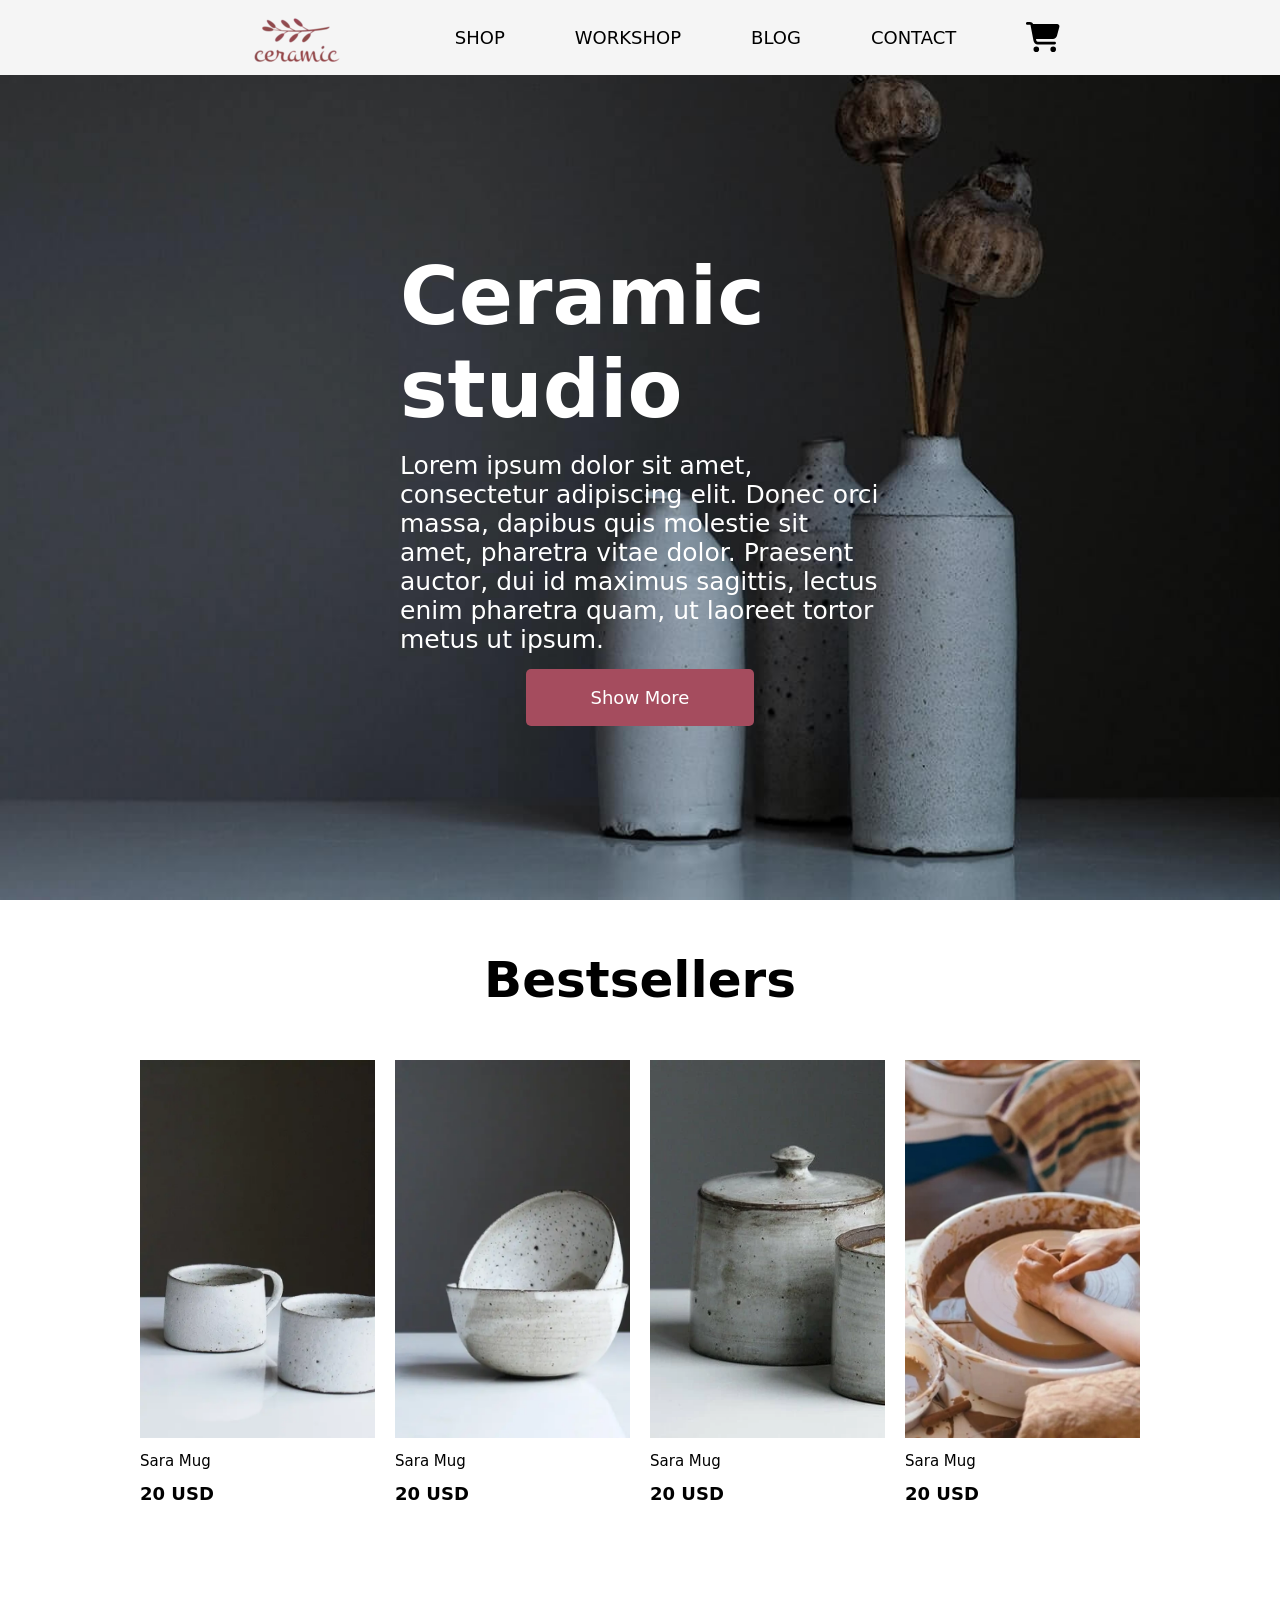
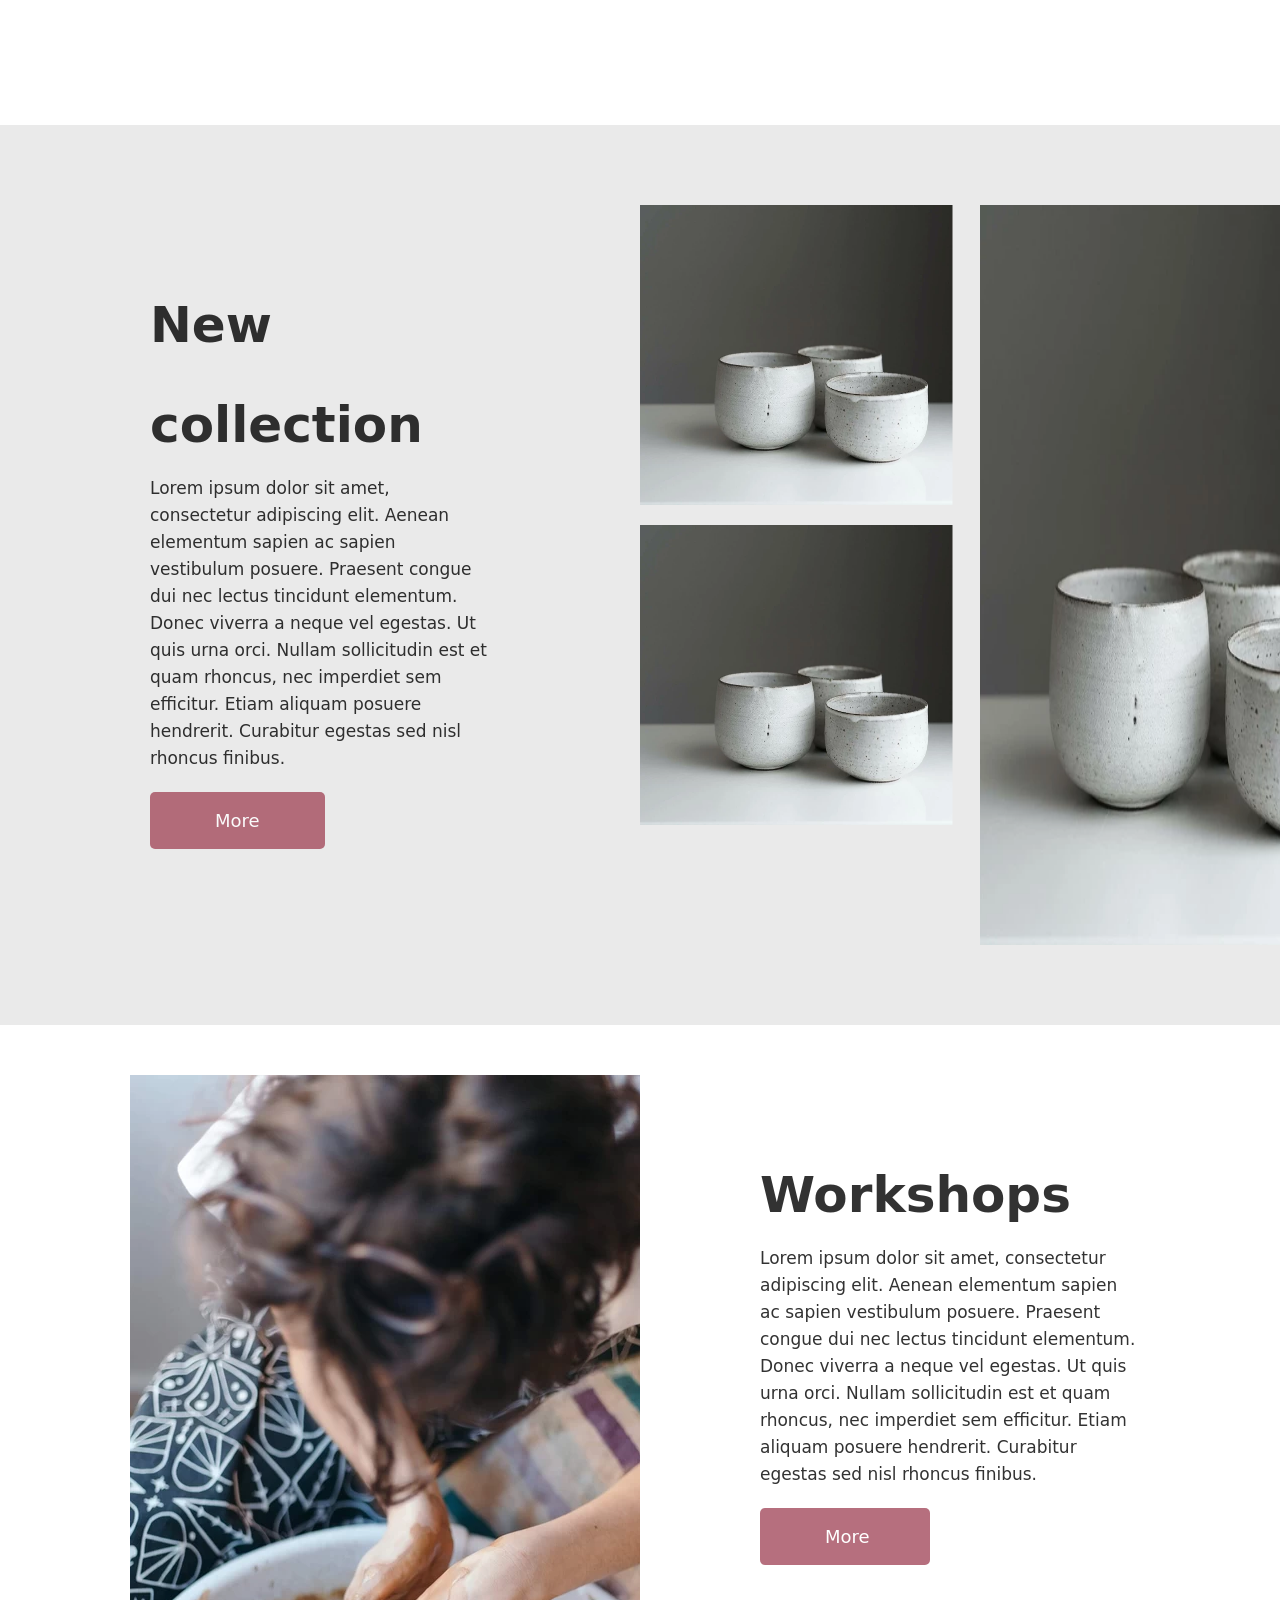
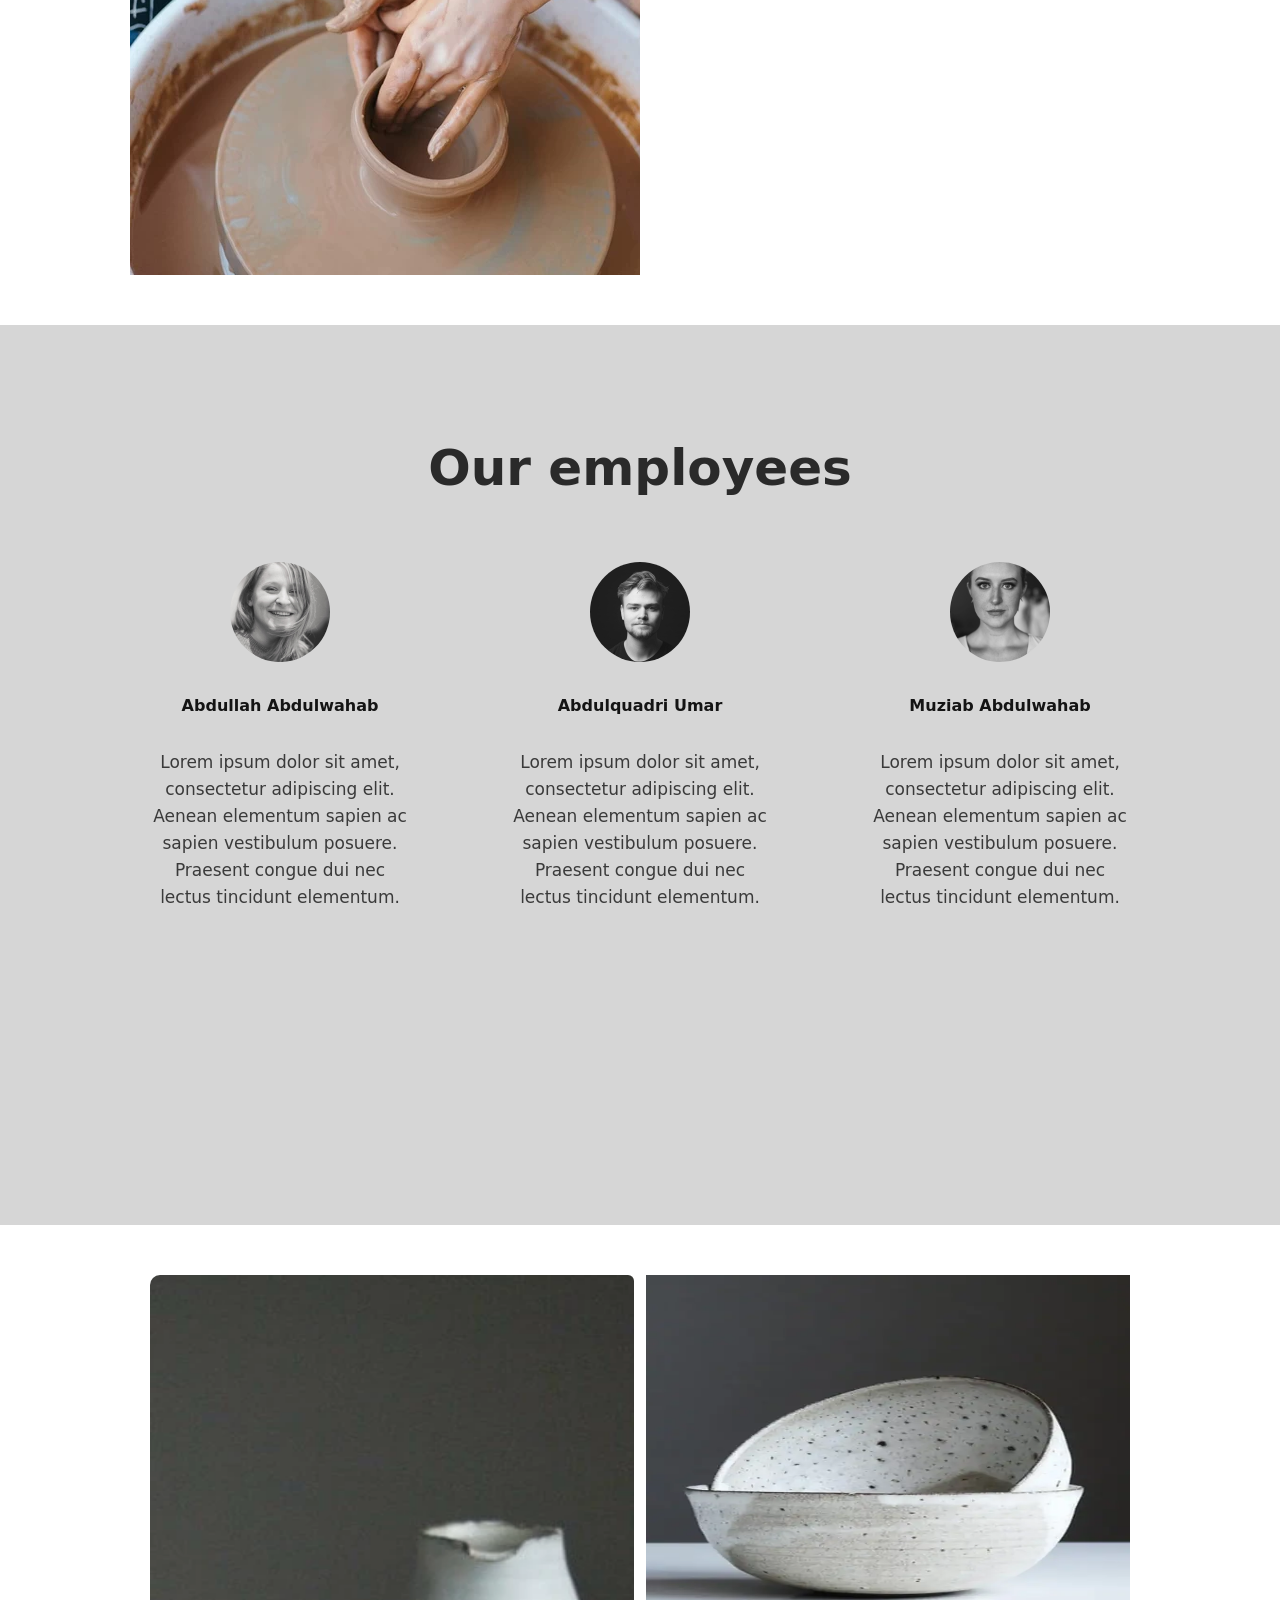
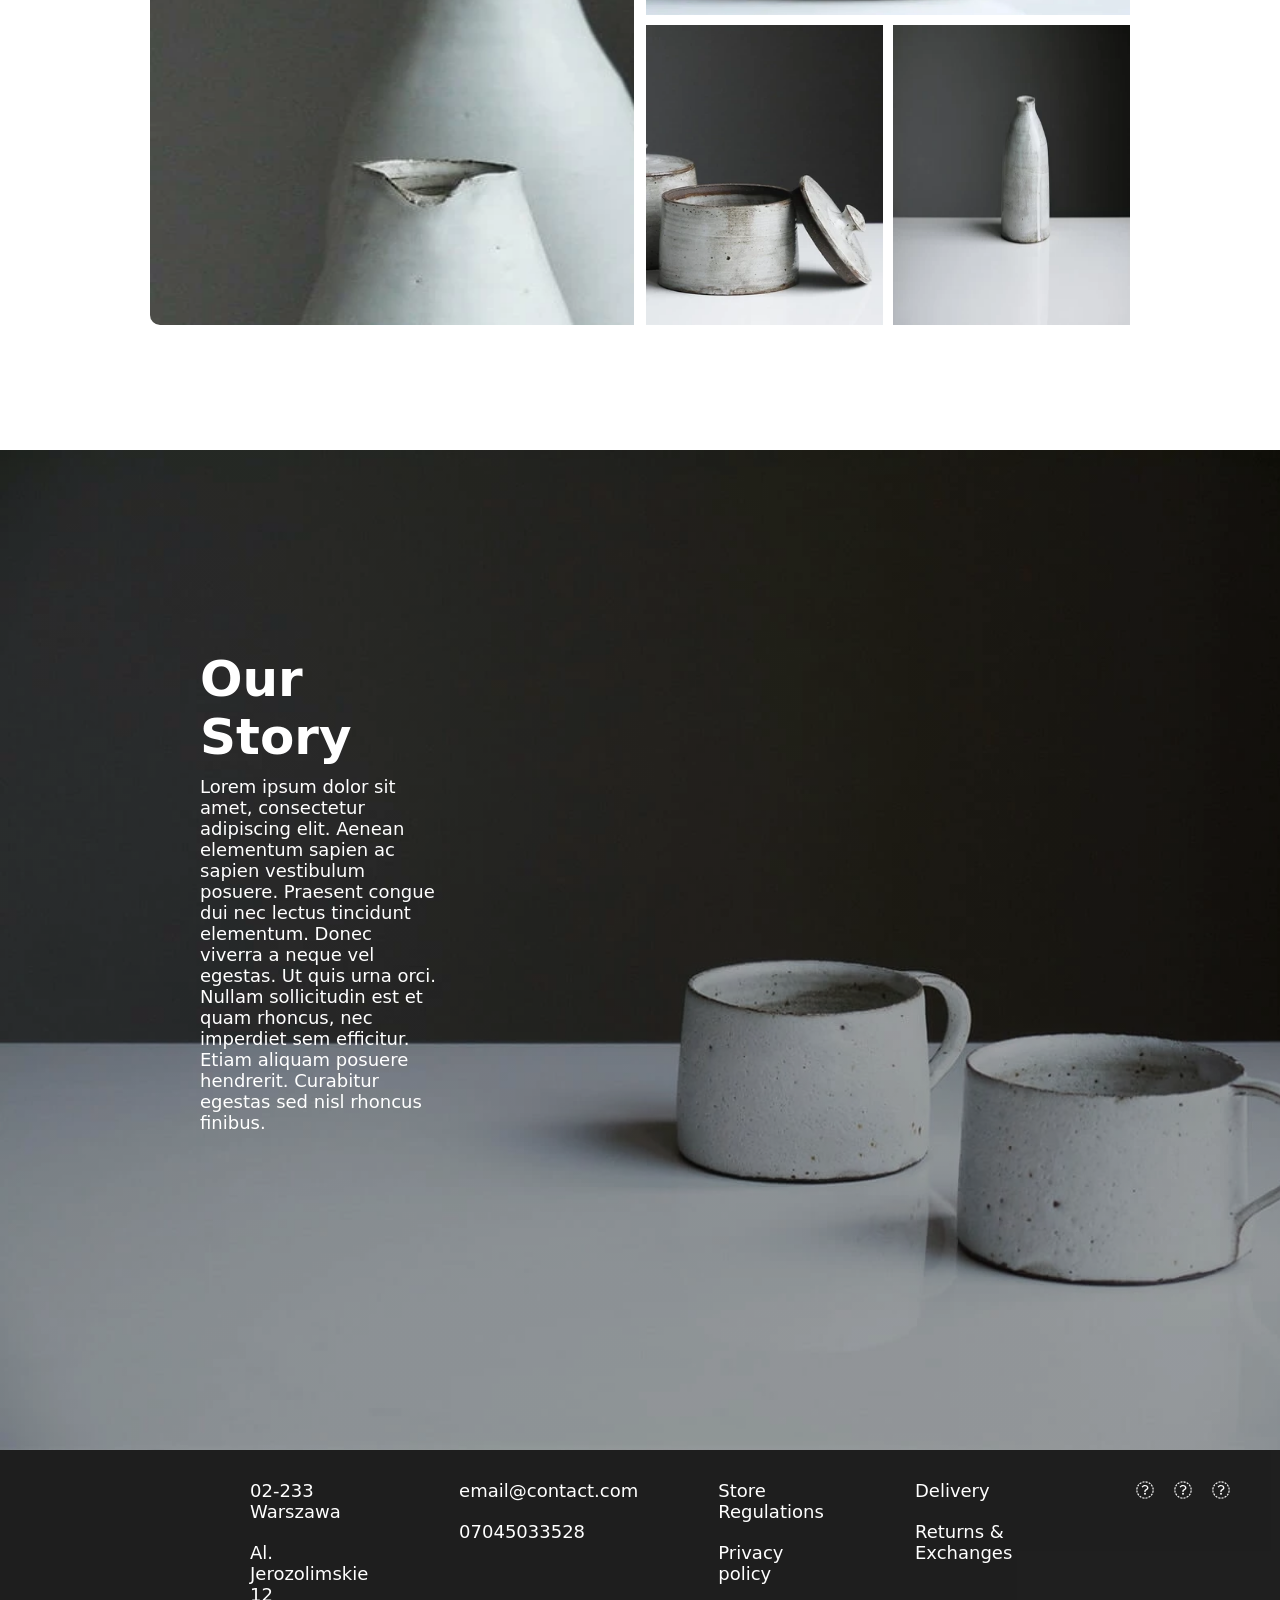
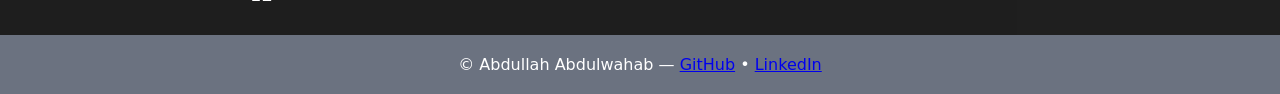
==== index.html @ 1e0af601 "Initial commit" ====
<!DOCTYPE html>
<html lang="en">
<head>
    <meta charset="UTF-8">
    <meta name="viewport" content="width=device-width, initial-scale=1.0">
    <title>Document</title>
    <link rel="stylesheet" href="./fontawesome-free-6.6.0-web/css/all.min.css">
    <link rel="stylesheet" href="style.css">
    <link rel="stylesheet" href="./fontawesome-free-6.6.0-web/css/brands.css">
    <link rel="stylesheet" href="./fontawesome-free-6.6.0-web/css/all.css">
</head>
<body>
    <header id="nav">
        <div class="left-nav">
            <img src="./images/logo.webp" alt="">
        </div>
        <div class="right-nav">
            <a href="./shop.html">SHOP</a>
            <a href="./workshop.html">WORKSHOP</a>
            <a href="./blog.html">BLOG</a>
            <a href="./contact.html">CONTACT</a>
            <a href="#"><i class="fa fa-cart-shopping ff"></i></a>
        </div>
    </header>
    <div class="section main">
            <h1>Ceramic studio</h1>
        <p>Lorem ipsum dolor sit amet, consectetur adipiscing elit. Donec orci massa, dapibus quis molestie sit amet, pharetra vitae dolor. Praesent auctor, dui id maximus sagittis, lectus enim pharetra quam, ut laoreet tortor metus ut ipsum.</p>
        <button type="button" class="button">Show More</button>
    </div>

    

    <div class="section">
        <h2 class="section2-header">Bestsellers</h2>
        <div class="container-hor">
            <div class="shopContain">
                <a href="#"><img src="./images/product_3.webp" alt=""></a>
                <p class="productName">Sara Mug</p>
                <p class="productPrice">20 USD</p>
            </div>
            <div class="shopContain">
                <a href="#"><img src="./images/product_6.webp" alt=""></a>
                <p class="productName">Sara Mug</h4>
                <p class="productPrice">20 USD</p>
            </div>
            <div class="shopContain">
                <a href="#"><img src="./images/product_4C.webp" alt=""></a>
                <p class="productName">Sara Mug</p>
                <p class="productPrice">20 USD</p>
            </div>
            <div class="shopContain">
                <a href="#"><img src="./images/Screenshot_3-11-2025_181340_templates.webwave.me.jpeg" alt=""></a>
                <p class="productName">Sara Mug</p>
                <p class="productPrice">20 USD</p>
            </div>
        </div>

    </div>
    <div class="section main-2">
        <div class="left">
            <h2>New collection</h2>
            <p>Lorem ipsum dolor sit amet, consectetur adipiscing elit. Aenean elementum sapien ac sapien vestibulum posuere. Praesent congue dui nec lectus tincidunt elementum. Donec viverra a neque vel egestas. Ut quis urna orci. Nullam sollicitudin est et quam rhoncus, nec imperdiet sem efficitur. Etiam aliquam posuere hendrerit. Curabitur egestas sed nisl rhoncus finibus.</p>
            <button type="button" class="button">More</button>

        </div>
        <div class="right">
            <div class="left-2">
                <img src="./images/ceramics_2.webp" alt="">
                <img src="./images/ceramics_2.webp" alt="">
            </div>
            <div class="right-2">
                <img src="./images/ceramics_2.webp" alt="">
            </div>
        </div>
        
    </div>
    <div class="section main-3">
        <div class="left">
            <img src="./images/Workshop_4.webp" alt="">
        </div>
        <div class="right">
            <h2>Workshops</h2>
            <p>Lorem ipsum dolor sit amet, consectetur adipiscing elit. Aenean elementum sapien ac sapien vestibulum posuere. Praesent congue dui nec lectus tincidunt elementum. Donec viverra a neque vel egestas. Ut quis urna orci. Nullam sollicitudin est et quam rhoncus, nec imperdiet sem efficitur. Etiam aliquam posuere hendrerit. Curabitur egestas sed nisl rhoncus finibus.</p>
            <button type="button" class="button" >More</button>
        </div>
    </div>
    <div class="section main-4">
        <h2>Our employees</h2>
        <div class="sub-contain">
            <div class="sub-third">
                <img src="./images/employee1.webp" alt="">
                <h4>Abdullah Abdulwahab</h4>
                <p>Lorem ipsum dolor sit amet, consectetur adipiscing elit. Aenean elementum sapien ac sapien vestibulum posuere. Praesent congue dui nec lectus tincidunt elementum.</p>
            </div>
            <div class="sub-third">
                <img src="./images/employee2.webp" alt="">
                <h4>Abdulquadri Umar</h4>
                <p>Lorem ipsum dolor sit amet, consectetur adipiscing elit. Aenean elementum sapien ac sapien vestibulum posuere. Praesent congue dui nec lectus tincidunt elementum.</p>
            </div>
            <div class="sub-third">
                <img src="./images/employee3.webp" alt="">
                <h4>Muziab Abdulwahab</h4>
                <p>Lorem ipsum dolor sit amet, consectetur adipiscing elit. Aenean elementum sapien ac sapien vestibulum posuere. Praesent congue dui nec lectus tincidunt elementum.</p>
            </div>
        </div>
    </div>
    <!-- Collage section: large image left, three images on the right -->
    <div class="section collage">
            <div class="gallery-left">
                <img src="./images/product_2A.webp" alt="large ceramic">
            </div>
            <div class="gallery-right">
                <div class="gallery-top">
                    <img src="./images/product_6.webp" alt="bowl">
                </div>
                <div class="gallery-bottom">
                    <div class="bottom-item">
                        <img src="./images/product_4A.webp" alt="jars">
                    </div>
                    <div class="bottom-item">
                        <img src="./images/product_5.webp" alt="vase">
                    </div>
                </div>
            </div>
    </div>
    <div class="story">
        <div class="section OurStory">
        <div class="left">
            <h2>Our Story</h2>
            <p>Lorem ipsum dolor sit amet, consectetur adipiscing elit. Aenean elementum sapien ac sapien vestibulum posuere. Praesent congue dui nec lectus tincidunt elementum. Donec viverra a neque vel egestas. Ut quis urna orci. Nullam sollicitudin est et quam rhoncus, nec imperdiet sem efficitur. Etiam aliquam posuere hendrerit. Curabitur egestas sed nisl rhoncus finibus.</p>
        </div>
    </div>
    </div>
    <div class="footer">
        <div class="sub-foot">
            <p>02-233 Warszawa</p>
            <p>Al. Jerozolimskie 12</p>
        </div>
        <div class="sub-foot">
            <a href="#">email@contact.com</a>
            <a href="#">07045033528</a>
        </div>
        <div class="sub-foot">
            <a href="#">Store Regulations</a>
            <a href="#">Privacy policy</a>
        </div>
        <div class="sub-foot">
            <a href="#">Delivery</a>
            <a href="#">Returns & Exchanges</a>
        </div>
        <div class="sub-foot">
            <a href="#"><i class="fa fa-facebook-square"></i></a>
            <a href="#"><i class="fa fa-x-twitter"></i></a>
            <a href="#"><i class="fa fa-instagram"></i></a>
        </div>

    </div>
    <footer class="site-footer">
      <div class="container">
        <p>© <span id="year"></span> Abdullah Abdulwahab — <a href="#">GitHub</a> • <a href="#">LinkedIn</a></p>
      </div>
    </footer>
    <script src="./fontawesome-free-6.6.0-web/js/all.min.js"></script>
    <script src="./fontawesome-free-6.6.0-web/js/all.js"></script>
</body>
</html>
---- style.css ----
* {
    padding: 0;
    margin: 0;
    box-sizing: border-box;
    font-family: ui-sans-serif, system-ui, sans-serif, "Apple Color Emoji",
        "Segoe UI Emoji", "Segoe UI Symbol", "Noto Color Emoji";
}

/* ensure full-height calculations using viewport units work predictably */
html,
body {
    height: 100%;
}

header#nav {
    width: 100%;
    background-color: whitesmoke;
    box-shadow: 1px 2px 4px rgba(0, 0, 0, .5);
    display: flex;
    height: 75px;
    align-items: center;
    justify-content: space-between;
    padding: 0px 200px;
}

header#nav .left-nav {
    margin: auto 0;
    overflow: hidden;
    justify-content: center;
    align-items: center;
    transform: translate(50px,-20px); /* Standard syntax */
}

header#nav .left-nav a{
    width: 80px;
    /* top: 0; */
    height: 80px;

}

header#nav .right-nav {
    margin: auto 0;
    display: flex;
    height: 100%;
    justify-content: center;
    align-items: center;
    gap: 30px;
    font-size: 18px;
    font-weight: 400;
}

header#nav a {
    text-decoration: none;
    /* height: 100%; */
    padding: 20px;
    color: black;
}

header#nav a:hover {
    color: crimson;
}
a.active{
    color: crimson !important;
}

/* <div id="element_219_content" class="content ww_rectangle" style="opacity: 0.15; padding: 0px; border-width: 0px; border-style: solid; border-color: rgb(51, 51, 51); border-radius: 0px; box-shadow: none; background-color: var(--neutral1); background-image: none; filter: none;"></div>  */
.section {
    width: 100%;
    overflow: hidden;
    min-height: calc(100vh - 75px);
}

.main {
    background-image: url(./images/main.webp);
    background-repeat: no-repeat;
    background-attachment: fixed;
    background-size: cover;
    color: white;
    /* Make the main section fill the remaining viewport below the header (header is 75px tall) */
    min-height: calc(100vh - 75px);
    display: flex;
    flex-direction: column;
    justify-content: center;
    /* vertically center content */
    align-items: center;
    /* horizontally center content */
    padding: 0px 400px;

    /* match header horizontal padding so content aligns */
    gap: 15px;
}

.main h1 {
    /* text-align: center; */
    font-size: 80px;

}

.main p {
    font-size: 25px;
}

.button {
    padding: 18px 65px;
    border-radius: 5px;
    background-color: rgb(165, 76, 94);
    border: 0;
    font-size: 18px;
    color: white;
}

.button:hover {
    background-color: rgba(165, 76, 94, 0.9);
}

.section2-header {
    text-align: center;
    font-size: 50px;
    margin: 50px 0;
    line-height: 60px;
}

.container-hor {
    display: flex;
    margin: auto;
    padding: 0 130px;
    justify-content: space-between;
    flex-direction: row;
    width: 100%;
    overflow: hidden;
}

.shopContain {
    display: flex;
    width: 25%;
    flex-direction: column;
    gap: 10px;
    margin: auto 10px;
    cursor: pointer;
    font-family: "Kumbh Sans 400 normal";
    overflow: hidden;
}

.shopContain img {
    width: 288px;
    height: 378px;
    overflow: hidden;
}

.shopContain img:hover {
    transform: scale(1.05);
    overflow: hidden;
    transition: transform .25s ease-out 0s;


}

.shopContain .productName {
    font-weight: 90px;
    font-size: 15px;
}

.shopContain .productPrice {
    font-size: 18px;
    line-height: 27px;
    text-align: left;
    font-weight: 600;
}

.main-2 {
    background-color: rgba(51, 51, 51, 0.1);
    display: flex;
    flex-direction: row;
    font-family: "Kumbh Sans 400 normal";
    height: 100%;

}

.main-2 .left {
    width: 50%;
    padding: 150px 150px;
    opacity: 0.8;
}

.main-2 .left h2 {
    font-size: 50px;
    line-height: 100px;
}

.main-2 .left p {
    font-size: 17px;
    line-height: 27px;
    margin-bottom: 20px;
}

.main-2 .left-2 {
    display: flex;
    flex-direction: column;
    gap: 20px;
}

.main-2 .right img {
    width: 250px;
    height: 300px;
    transform: scaleX(1.5);
    overflow: hidden;
}

.main-2 .right img:nth-child(2) {
    transform: scaleX(1.5);
}

.main-2 .right-2 img {
    height: 100%;
    transform: matrix(2, 0, 0, 1, 0, 0);

    width: 100%;

}

.main-2 .right {
    width: 50%;
    margin: 80px 0;
    gap: 90px;
    float: right;
    display: flex;
    overflow: hidden;
    flex-direction: row;
}

.main-2 .right-2 {
    height: 100%;
    overflow: hidden;
    float: right;
    width: 350px;
}

.main-3 {
    display: flex;
    flex-direction: row;
    font-family: "Kumbh Sans 400 normal";
    height: 100%;
    padding: 50px 130px;
    overflow: hidden;
}

.main-3 .left {
    width: 50%;
    float: left;
    overflow: hidden;
}

.main-3 img {
    /* height: 100%;
    width: 100%; */
    width: 600px;
    height: 900px;
    /* transform: scale(1.5); */
}

.main-3 .right {
    width: 50%;
    padding: 70px 12px 0 120px;
    opacity: 0.8;
    float: right;
    overflow: hidden;
}
.main-3 button{
    width: 45%;
}

.main-3 .right h2 {
    font-size: 50px;
    line-height: 100px;
}

.main-3 .right p {
    font-size: 17px;
    line-height: 27px;
    margin-bottom: 20px;
}

.main-4 {
    background-color: rgba(51, 51, 51, 0.2);
    height: 100%;
    display: flex;
    font-family: "Kumbh Sans 400 normal";
    flex-direction: column;
    padding: 130px 150px 0px 150px;
    gap: 80px;
    line-height: 27px;
}

.main-4 h2 {
    font-size: 50px;
    text-align: center;
    opacity: 0.8;
    opacity: 0.8;
}

.main-4 p {
    font-size: 17px;
    opacity: 0.8;
    text-align: center;
}

.main-4 .sub-contain {
    display: flex;
    flex-direction: row;
    justify-content: space-around;
    width: 100%;
    gap: 100px;
}

.main-4 h3 {
    font-size: 30px;
    font-weight: 300;
}

.main-4 .sub-contain .sub-third {
    /* width: 30px; */
    display: flex;
    flex-direction: column;
    align-items: center;
    font-family: "Kumbh Sans 400 normal";
    opacity: 0.9;
    word-wrap: break-word;
    gap: 30px;
    /* overflow: hidden; */
}

.main-4 .sub-contain .sub-third img {
    width: 100px;
    height: 100px;
    object-fit: cover;
    /* transform: scale(1.5); */
    border-radius: 50%;
    overflow: hidden;

}

.left {
    width: 50%;
    height: 100%;
    overflow: hidden;
    float: left;
}

.right {
    display: flex;
    flex-direction: column;
    float: right;
    /* gap: 20px; */
    width: 50%;
}

.right img {
    width: 100%;
    height: 60%;
    overflow: hidden;
}

/* .main-text{
    text-align: center;
  position: absolute;
  top: 50%;
  left: 50%;
  transform: translate(-50%, -50%);
} */

/* Collage / gallery styles */
.collage {
    display: flex;
    flex-direction: row;
    gap: 12px;
    /* max-height: 600px; */
    padding: 50px 150px 0 150px;
}

.gallery-left {
    width: 50%;
    float: left;
    height: 700px;
    overflow: hidden;
    border-radius: 6px;
    float: left;
}

.gallery-left img {
    border-radius: 10px 0px 0px 10px;
    width: 700px;
    height: 650px;
    object-fit: fill;
    display: block;
}

.gallery-right {
    height: 700px;
    width: 50%;
    display: flex;
    flex-direction: column;
    gap: 10px;
}

.gallery-top {
    height: 340px;
    width: 100%;
    overflow: hidden;
}

.gallery-top img {
    border-radius: 10px 10px 0px 0px;
    height: 340px;
    object-fit: fill;
    width: 100%;
    transform: scale(1.3);
}

.gallery-bottom {
    height: 300px;
    width: 100%;
    gap: 10px;
    display: flex;
}

.bottom-item {
    height: 300px;
    width: 100%;
}

.bottom-item img {
    height: 300px;
    object-fit: fill;
    width: 100%;
}

.OurStory {
    background-image: url(./images/history.webp);
    background-repeat: no-repeat;
    background-color: black;
    background-clip: padding-box;
    background-image: linear-gradient(rgba(0,0,0,0.35), rgba(0,0,0,0.35)),url(./images/history.webp);
    background-color: rgba(0,0,0,0.35);

    /* background-attachment: fixed; */
    background-position-y: top;
    /* width: 2057px; */
    height: 1000px;
    font-family: Arial, sans-serif;
    overflow: clip;

    background-size: cover;
    color: white;
    /* Make the main section fill the remaining viewport below the header (header is 75px tall) */
    min-height: calc(105vh - 75px);
    display: flex;
    flex-direction: column;
    justify-content: center;
    /* vertically center content */
    /*align-items:center;*/
    /* horizontally center content */
    padding: 200px 100px;
    gap: 15px;
}

.ff {
    color: ceramic;
    font-size: 30px;
}

.OurStory h2 {
    font-size: 50px;
}

.OurStory .left {
    max-width: 800px;
    padding: 0px 200px 100px 100px;
}

.OurStory p {
    font-size: 18px;
    max-width: 800px;
    margin-top: 10px;
}

.footer {
    background-color: black;
    opacity: 0.88;
    color: white;
    padding: 30px 50px 30px 250px;
    display: flex;
    gap: 80px;
    font-size: 18px;
}

.sub-foot {
    display: flex;
    flex-direction: column;
    gap: 20px;
}

.sub-foot a {
    color: white;
    text-decoration: none;
}

.sub-foot:last-of-type {
    flex-direction: row;
}

.site-footer {
    background-color: #6b7280;
    padding: 20px 0;
    text-align: center;
    color: #fff;
}

/* ========== MOBILE RESPONSIVENESS ========== */

/* Tablet and small screens (max-width: 768px) */
@media (max-width: 768px) {
    header#nav {
        padding: 0px 20px;
        height: auto;
        flex-wrap: wrap;
        justify-content: center;
    }

    header#nav .left-nav {
        transform: translate(0px, 0px);
        width: 100%;
        margin-bottom: 8px;
        text-align: center;
    }

    header#nav .left-nav img {
        height: 45px;
        max-width: 120px;
    }

    header#nav .right-nav {
        width: 100%;
        gap: 12px;
        font-size: 13px;
        justify-content: center;
        padding: 8px 0;
        flex-wrap: wrap;
    }

    header#nav a {
        padding: 8px 12px;
        font-size: 12px;
    }

    .section {
        min-height: auto;
        overflow: visible;
    }

    .main {
        padding: 20px 30px;
        min-height: calc(100vh - 100px);
        gap: 12px;
    }

    .main h1 {
        font-size: 44px;
        line-height: 52px;
    }

    .main p {
        font-size: 16px;
        line-height: 24px;
        max-width: 100%;
    }

    .button {
        padding: 12px 32px;
        font-size: 15px;
    }

    .section2-header {
        font-size: 32px;
        margin: 25px 0;
        line-height: 40px;
    }

    .container-hor {
        padding: 0 20px;
        flex-direction: row;
        flex-wrap: wrap;
        gap: 15px;
    }

    .shopContain {
        width: calc(50% - 8px);
        margin: 0;
        gap: 8px;
    }

    .shopContain img {
        width: 100%;
        height: auto;
        max-height: 280px;
        object-fit: cover;
    }

    .shopContain .productName {
        font-size: 14px;
    }

    .shopContain .productPrice {
        font-size: 16px;
    }

    .main-2 {
        flex-direction: column;
        padding: 40px 20px;
        background-color: rgba(51, 51, 51, 0.1);
    }

    .main-2 .left {
        width: 100%;
        padding: 20px 0;
        margin-bottom: 20px;
        opacity: 1;
    }

    .main-2 .left h2 {
        font-size: 36px;
        line-height: 50px;
        margin-bottom: 15px;
    }

    .main-2 .left p {
        font-size: 15px;
        line-height: 24px;
        margin-bottom: 15px;
        color: #333;
    }

    .main-2 .left .button {
        padding: 12px 32px;
        font-size: 15px;
    }

    .main-2 .right {
        width: 100%;
        padding: 0;
        flex-direction: column;
        gap: 15px;
        margin: 0;
        overflow: visible;
    }

    .main-2 .left-2 {
        display: flex;
        flex-direction: column;
        gap: 12px;
        overflow: visible;
    }

    .main-2 .left-2 img {
        width: 100%;
        height: auto;
        transform: none;
        max-height: 250px;
        object-fit: cover;
        overflow: visible;
    }

    .main-2 .right-2 {
        width: 100%;
        height: auto;
        overflow: visible;
    }

    .main-2 .right-2 img {
        width: 100%;
        height: auto;
        transform: none;
        max-height: 250px;
        object-fit: cover;
        overflow: visible;
    }

    .main-2 .right img {
        width: 100%;
        height: auto;
        transform: none;
        max-height: 250px;
        object-fit: cover;
        overflow: visible;
    }

    .main-2 .right img:nth-child(2) {
        transform: none;
    }

    .footer {
        padding: 20px;
        flex-direction: column;
        gap: 15px;
    }

    .sub-foot {
        width: 100%;
        justify-content: center;
    }
}

/* Mobile screens (max-width: 480px) */
@media (max-width: 480px) {
    header#nav {
        padding: 0px 12px;
        height: auto;
        flex-direction: column;
        align-items: center;
    }

    header#nav .left-nav {
        width: 100%;
        margin-bottom: 8px;
        text-align: center;
        transform: none;
    }

    header#nav .left-nav img {
        height: 35px;
        max-width: 100px;
    }

    header#nav .right-nav {
        width: 100%;
        gap: 8px;
        font-size: 11px;
        padding: 8px 0;
        flex-wrap: wrap;
        justify-content: center;
    }

    header#nav a {
        padding: 6px 8px;
        font-size: 11px;
    }

    .section {
        min-height: auto;
        overflow: visible;
    }

    .main {
        padding: 15px 15px;
        min-height: calc(100vh - 80px);
        gap: 8px;
    }

    .main h1 {
        font-size: 28px;
        line-height: 36px;
    }

    .main p {
        font-size: 13px;
        line-height: 20px;
        max-width: 100%;
    }

    .button {
        padding: 10px 24px;
        font-size: 13px;
        margin-top: 5px;
    }

    .section2-header {
        font-size: 22px;
        margin: 15px 0;
        line-height: 28px;
    }

    .container-hor {
        padding: 0 10px;
        flex-direction: column;
        gap: 12px;
    }

    .shopContain {
        width: 100%;
        margin: 0;
        gap: 6px;
    }

    .shopContain img {
        width: 100%;
        height: auto;
        max-height: 240px;
        object-fit: cover;
    }

    .shopContain .productName {
        font-size: 13px;
    }

    .shopContain .productPrice {
        font-size: 15px;
    }

    .main-2 {
        flex-direction: column;
        padding: 20px 12px;
        gap: 15px;
        background-color: rgba(51, 51, 51, 0.1);
    }

    .main-2 .left {
        width: 100%;
        padding: 15px 0;
        margin-bottom: 0;
        opacity: 1;
    }

    .main-2 .left h2 {
        font-size: 26px;
        line-height: 36px;
        margin-bottom: 12px;
    }

    .main-2 .left p {
        font-size: 13px;
        line-height: 20px;
        margin-bottom: 12px;
        color: #333;
    }

    .main-2 .left .button {
        padding: 10px 24px;
        font-size: 13px;
    }

    .main-2 .right {
        width: 100%;
        padding: 0;
        flex-direction: column;
        gap: 12px;
        margin: 0;
        overflow: visible;
    }

    .main-2 .left-2 {
        display: flex;
        flex-direction: column;
        gap: 10px;
        overflow: visible;
    }

    .main-2 .left-2 img {
        width: 100%;
        height: auto;
        transform: none;
        max-height: 220px;
        object-fit: cover;
        overflow: visible;
    }

    .main-2 .right-2 {
        width: 100%;
        height: auto;
        overflow: visible;
    }

    .main-2 .right-2 img {
        width: 100%;
        height: auto;
        transform: none;
        max-height: 220px;
        object-fit: cover;
        overflow: visible;
    }

    .main-2 .right img {
        width: 100%;
        height: auto;
        transform: none;
        max-height: 220px;
        object-fit: cover;
        overflow: visible;
    }

    .main-2 .right img:nth-child(2) {
        transform: none;
    }

    .footer {
        padding: 15px 12px;
        flex-direction: column;
        gap: 12px;
    }

    .sub-foot {
        width: 100%;
        justify-content: center;
        text-align: center;
    }
}

/* .collage .gallery{
    max-width: 1200px;
    margin: 60px auto;
    display: flex;
    flex-direction: row;
    gap: 24px;
    align-items: stretch;
}

.gallery-right{
    display: flex;
    flex-direction: column;
    float: right;
    gap: 24px;
    height: 100%;
    width: 50%;
}
.gallery-top{
    overflow: hidden;
    border-radius: 6px;
    width: 100%;
}
.gallery-bottom{
    display: flex;
    flex-direction: row;
    gap: 24px;
}
/* .gallery-bottom .bottom-item{
    overflow: hidden;
    border-radius: 6px;
} */
/* .gallery-bottom img{
    width: 100%;
    height: 100%;
    object-fit: cover;
    display: block;
} */

/* Responsive: stack on smaller screens */
/* @media (min-width:300px) {
    .main{
        padding: 0 ;
    }
} */
/* @media (min-width: 1000px) {
    .main{
        padding: 0 00px
    }
    .collage .gallery{
        grid-template-columns: 1fr;
        padding: 0 20px;
        gap: 16px;
    }
    .gallery-bottom{
        grid-template-columns: 1fr 1fr;
        gap: 12px;
    }
}
@media (max-width: 480px) {
    .gallery-bottom{
        grid-template-columns: 1fr;
    } */


/* Extra small phones (390px and below) */
@media (max-width: 400px) {
    .main-2 {
        flex-direction: column;
        padding: 15px 10px;
        gap: 12px;
        background-color: rgba(51, 51, 51, 0.1);
        overflow: visible;
        height: auto;
    }

    .main-2 .left {
        width: 100%;
        height: auto;
        /* background-color: #333; */
        padding: 18px 0;

        margin-bottom: 0;
        opacity: 1;
        overflow: visible;
    }

    .main-2 .left h2 {
        font-size: 24px;
        line-height: 32px;
        margin-bottom: 10px;
        display: block;
        color: #333;
        word-wrap: break-word;
    }

    .main-2 .left p {
        font-size: 12px;
        line-height: 18px;
        margin-bottom: 10px;
        color: #333;
        display: block;
        word-wrap: break-word;
    }

    .main-2 .left .button {
        padding: 8px 20px;
        font-size: 12px;
    }

    .main-2 .right {
        width: 100%;
        padding: 0;
        flex-direction: column;
        gap: 10px;
        margin: 0;
        overflow: visible;
    }

    .main-2 .left-2 {
        display: flex;
        flex-direction: column;
        gap: 8px;
        overflow: visible;
    }

    .main-2 .left-2 img {
        width: 100%;
        height: auto;
        transform: none;
        max-height: 200px;
        object-fit: cover;
        overflow: visible;
        display: block;
    }

    .main-2 .right-2 {
        width: 100%;
        height: auto;
        overflow: visible;
    }

    .main-2 .right-2 img {
        width: 100%;
        height: auto;
        transform: none;
        max-height: 200px;
        object-fit: cover;
        overflow: visible;
        display: block;
    }

    .main-2 .right img {
        width: 100%;
        height: auto;
        transform: none;
        max-height: 200px;
        object-fit: cover;
        overflow: visible;
        display: block;
    }

    .main-2 .right img:nth-child(2) {
        transform: none;
    }
}
---- fontawesome-free-6.6.0-web/css/brands.css ----
/*!
 * Font Awesome Free 6.6.0 by @fontawesome - https://fontawesome.com
 * License - https://fontawesome.com/license/free (Icons: CC BY 4.0, Fonts: SIL OFL 1.1, Code: MIT License)
 * Copyright 2024 Fonticons, Inc.
 */
:root, :host {
  --fa-style-family-brands: 'Font Awesome 6 Brands';
  --fa-font-brands: normal 400 1em/1 'Font Awesome 6 Brands'; }

@font-face {
  font-family: 'Font Awesome 6 Brands';
  font-style: normal;
  font-weight: 400;
  font-display: block;
  src: url("../webfonts/fa-brands-400.woff2") format("woff2"), url("../webfonts/fa-brands-400.ttf") format("truetype"); }

.fab,
.fa-brands {
  font-weight: 400; }

.fa-monero:before {
  content: "\f3d0"; }

.fa-hooli:before {
  content: "\f427"; }

.fa-yelp:before {
  content: "\f1e9"; }

.fa-cc-visa:before {
  content: "\f1f0"; }

.fa-lastfm:before {
  content: "\f202"; }

.fa-shopware:before {
  content: "\f5b5"; }

.fa-creative-commons-nc:before {
  content: "\f4e8"; }

.fa-aws:before {
  content: "\f375"; }

.fa-redhat:before {
  content: "\f7bc"; }

.fa-yoast:before {
  content: "\f2b1"; }

.fa-cloudflare:before {
  content: "\e07d"; }

.fa-ups:before {
  content: "\f7e0"; }

.fa-pixiv:before {
  content: "\e640"; }

.fa-wpexplorer:before {
  content: "\f2de"; }

.fa-dyalog:before {
  content: "\f399"; }

.fa-bity:before {
  content: "\f37a"; }

.fa-stackpath:before {
  content: "\f842"; }

.fa-buysellads:before {
  content: "\f20d"; }

.fa-first-order:before {
  content: "\f2b0"; }

.fa-modx:before {
  content: "\f285"; }

.fa-guilded:before {
  content: "\e07e"; }

.fa-vnv:before {
  content: "\f40b"; }

.fa-square-js:before {
  content: "\f3b9"; }

.fa-js-square:before {
  content: "\f3b9"; }

.fa-microsoft:before {
  content: "\f3ca"; }

.fa-qq:before {
  content: "\f1d6"; }

.fa-orcid:before {
  content: "\f8d2"; }

.fa-java:before {
  content: "\f4e4"; }

.fa-invision:before {
  content: "\f7b0"; }

.fa-creative-commons-pd-alt:before {
  content: "\f4ed"; }

.fa-centercode:before {
  content: "\f380"; }

.fa-glide-g:before {
  content: "\f2a6"; }

.fa-drupal:before {
  content: "\f1a9"; }

.fa-jxl:before {
  content: "\e67b"; }

.fa-dart-lang:before {
  content: "\e693"; }

.fa-hire-a-helper:before {
  content: "\f3b0"; }

.fa-creative-commons-by:before {
  content: "\f4e7"; }

.fa-unity:before {
  content: "\e049"; }

.fa-whmcs:before {
  content: "\f40d"; }

.fa-rocketchat:before {
  content: "\f3e8"; }

.fa-vk:before {
  content: "\f189"; }

.fa-untappd:before {
  content: "\f405"; }

.fa-mailchimp:before {
  content: "\f59e"; }

.fa-css3-alt:before {
  content: "\f38b"; }

.fa-square-reddit:before {
  content: "\f1a2"; }

.fa-reddit-square:before {
  content: "\f1a2"; }

.fa-vimeo-v:before {
  content: "\f27d"; }

.fa-contao:before {
  content: "\f26d"; }

.fa-square-font-awesome:before {
  content: "\e5ad"; }

.fa-deskpro:before {
  content: "\f38f"; }

.fa-brave:before {
  content: "\e63c"; }

.fa-sistrix:before {
  content: "\f3ee"; }

.fa-square-instagram:before {
  content: "\e055"; }

.fa-instagram-square:before {
  content: "\e055"; }

.fa-battle-net:before {
  content: "\f835"; }

.fa-the-red-yeti:before {
  content: "\f69d"; }

.fa-square-hacker-news:before {
  content: "\f3af"; }

.fa-hacker-news-square:before {
  content: "\f3af"; }

.fa-edge:before {
  content: "\f282"; }

.fa-threads:before {
  content: "\e618"; }

.fa-napster:before {
  content: "\f3d2"; }

.fa-square-snapchat:before {
  content: "\f2ad"; }

.fa-snapchat-square:before {
  content: "\f2ad"; }

.fa-google-plus-g:before {
  content: "\f0d5"; }

.fa-artstation:before {
  content: "\f77a"; }

.fa-markdown:before {
  content: "\f60f"; }

.fa-sourcetree:before {
  content: "\f7d3"; }

.fa-google-plus:before {
  content: "\f2b3"; }

.fa-diaspora:before {
  content: "\f791"; }

.fa-foursquare:before {
  content: "\f180"; }

.fa-stack-overflow:before {
  content: "\f16c"; }

.fa-github-alt:before {
  content: "\f113"; }

.fa-phoenix-squadron:before {
  content: "\f511"; }

.fa-pagelines:before {
  content: "\f18c"; }

.fa-algolia:before {
  content: "\f36c"; }

.fa-red-river:before {
  content: "\f3e3"; }

.fa-creative-commons-sa:before {
  content: "\f4ef"; }

.fa-safari:before {
  content: "\f267"; }

.fa-google:before {
  content: "\f1a0"; }

.fa-square-font-awesome-stroke:before {
  content: "\f35c"; }

.fa-font-awesome-alt:before {
  content: "\f35c"; }

.fa-atlassian:before {
  content: "\f77b"; }

.fa-linkedin-in:before {
  content: "\f0e1"; }

.fa-digital-ocean:before {
  content: "\f391"; }

.fa-nimblr:before {
  content: "\f5a8"; }

.fa-chromecast:before {
  content: "\f838"; }

.fa-evernote:before {
  content: "\f839"; }

.fa-hacker-news:before {
  content: "\f1d4"; }

.fa-creative-commons-sampling:before {
  content: "\f4f0"; }

.fa-adversal:before {
  content: "\f36a"; }

.fa-creative-commons:before {
  content: "\f25e"; }

.fa-watchman-monitoring:before {
  content: "\e087"; }

.fa-fonticons:before {
  content: "\f280"; }

.fa-weixin:before {
  content: "\f1d7"; }

.fa-shirtsinbulk:before {
  content: "\f214"; }

.fa-codepen:before {
  content: "\f1cb"; }

.fa-git-alt:before {
  content: "\f841"; }

.fa-lyft:before {
  content: "\f3c3"; }

.fa-rev:before {
  content: "\f5b2"; }

.fa-windows:before {
  content: "\f17a"; }

.fa-wizards-of-the-coast:before {
  content: "\f730"; }

.fa-square-viadeo:before {
  content: "\f2aa"; }

.fa-viadeo-square:before {
  content: "\f2aa"; }

.fa-meetup:before {
  content: "\f2e0"; }

.fa-centos:before {
  content: "\f789"; }

.fa-adn:before {
  content: "\f170"; }

.fa-cloudsmith:before {
  content: "\f384"; }

.fa-opensuse:before {
  content: "\e62b"; }

.fa-pied-piper-alt:before {
  content: "\f1a8"; }

.fa-square-dribbble:before {
  content: "\f397"; }

.fa-dribbble-square:before {
  content: "\f397"; }

.fa-codiepie:before {
  content: "\f284"; }

.fa-node:before {
  content: "\f419"; }

.fa-mix:before {
  content: "\f3cb"; }

.fa-steam:before {
  content: "\f1b6"; }

.fa-cc-apple-pay:before {
  content: "\f416"; }

.fa-scribd:before {
  content: "\f28a"; }

.fa-debian:before {
  content: "\e60b"; }

.fa-openid:before {
  content: "\f19b"; }

.fa-instalod:before {
  content: "\e081"; }

.fa-expeditedssl:before {
  content: "\f23e"; }

.fa-sellcast:before {
  content: "\f2da"; }

.fa-square-twitter:before {
  content: "\f081"; }

.fa-twitter-square:before {
  content: "\f081"; }

.fa-r-project:before {
  content: "\f4f7"; }

.fa-delicious:before {
  content: "\f1a5"; }

.fa-freebsd:before {
  content: "\f3a4"; }

.fa-vuejs:before {
  content: "\f41f"; }

.fa-accusoft:before {
  content: "\f369"; }

.fa-ioxhost:before {
  content: "\f208"; }

.fa-fonticons-fi:before {
  content: "\f3a2"; }

.fa-app-store:before {
  content: "\f36f"; }

.fa-cc-mastercard:before {
  content: "\f1f1"; }

.fa-itunes-note:before {
  content: "\f3b5"; }

.fa-golang:before {
  content: "\e40f"; }

.fa-kickstarter:before {
  content: "\f3bb"; }

.fa-square-kickstarter:before {
  content: "\f3bb"; }

.fa-grav:before {
  content: "\f2d6"; }

.fa-weibo:before {
  content: "\f18a"; }

.fa-uncharted:before {
  content: "\e084"; }

.fa-firstdraft:before {
  content: "\f3a1"; }

.fa-square-youtube:before {
  content: "\f431"; }

.fa-youtube-square:before {
  content: "\f431"; }

.fa-wikipedia-w:before {
  content: "\f266"; }

.fa-wpressr:before {
  content: "\f3e4"; }

.fa-rendact:before {
  content: "\f3e4"; }

.fa-angellist:before {
  content: "\f209"; }

.fa-galactic-republic:before {
  content: "\f50c"; }

.fa-nfc-directional:before {
  content: "\e530"; }

.fa-skype:before {
  content: "\f17e"; }

.fa-joget:before {
  content: "\f3b7"; }

.fa-fedora:before {
  content: "\f798"; }

.fa-stripe-s:before {
  content: "\f42a"; }

.fa-meta:before {
  content: "\e49b"; }

.fa-laravel:before {
  content: "\f3bd"; }

.fa-hotjar:before {
  content: "\f3b1"; }

.fa-bluetooth-b:before {
  content: "\f294"; }

.fa-square-letterboxd:before {
  content: "\e62e"; }

.fa-sticker-mule:before {
  content: "\f3f7"; }

.fa-creative-commons-zero:before {
  content: "\f4f3"; }

.fa-hips:before {
  content: "\f452"; }

.fa-behance:before {
  content: "\f1b4"; }

.fa-reddit:before {
  content: "\f1a1"; }

.fa-discord:before {
  content: "\f392"; }

.fa-chrome:before {
  content: "\f268"; }

.fa-app-store-ios:before {
  content: "\f370"; }

.fa-cc-discover:before {
  content: "\f1f2"; }

.fa-wpbeginner:before {
  content: "\f297"; }

.fa-confluence:before {
  content: "\f78d"; }

.fa-shoelace:before {
  content: "\e60c"; }

.fa-mdb:before {
  content: "\f8ca"; }

.fa-dochub:before {
  content: "\f394"; }

.fa-accessible-icon:before {
  content: "\f368"; }

.fa-ebay:before {
  content: "\f4f4"; }

.fa-amazon:before {
  content: "\f270"; }

.fa-unsplash:before {
  content: "\e07c"; }

.fa-yarn:before {
  content: "\f7e3"; }

.fa-square-steam:before {
  content: "\f1b7"; }

.fa-steam-square:before {
  content: "\f1b7"; }

.fa-500px:before {
  content: "\f26e"; }

.fa-square-vimeo:before {
  content: "\f194"; }

.fa-vimeo-square:before {
  content: "\f194"; }

.fa-asymmetrik:before {
  content: "\f372"; }

.fa-font-awesome:before {
  content: "\f2b4"; }

.fa-font-awesome-flag:before {
  content: "\f2b4"; }

.fa-font-awesome-logo-full:before {
  content: "\f2b4"; }

.fa-gratipay:before {
  content: "\f184"; }

.fa-apple:before {
  content: "\f179"; }

.fa-hive:before {
  content: "\e07f"; }

.fa-gitkraken:before {
  content: "\f3a6"; }

.fa-keybase:before {
  content: "\f4f5"; }

.fa-apple-pay:before {
  content: "\f415"; }

.fa-padlet:before {
  content: "\e4a0"; }

.fa-amazon-pay:before {
  content: "\f42c"; }

.fa-square-github:before {
  content: "\f092"; }

.fa-github-square:before {
  content: "\f092"; }

.fa-stumbleupon:before {
  content: "\f1a4"; }

.fa-fedex:before {
  content: "\f797"; }

.fa-phoenix-framework:before {
  content: "\f3dc"; }

.fa-shopify:before {
  content: "\e057"; }

.fa-neos:before {
  content: "\f612"; }

.fa-square-threads:before {
  content: "\e619"; }

.fa-hackerrank:before {
  content: "\f5f7"; }

.fa-researchgate:before {
  content: "\f4f8"; }

.fa-swift:before {
  content: "\f8e1"; }

.fa-angular:before {
  content: "\f420"; }

.fa-speakap:before {
  content: "\f3f3"; }

.fa-angrycreative:before {
  content: "\f36e"; }

.fa-y-combinator:before {
  content: "\f23b"; }

.fa-empire:before {
  content: "\f1d1"; }

.fa-envira:before {
  content: "\f299"; }

.fa-google-scholar:before {
  content: "\e63b"; }

.fa-square-gitlab:before {
  content: "\e5ae"; }

.fa-gitlab-square:before {
  content: "\e5ae"; }

.fa-studiovinari:before {
  content: "\f3f8"; }

.fa-pied-piper:before {
  content: "\f2ae"; }

.fa-wordpress:before {
  content: "\f19a"; }

.fa-product-hunt:before {
  content: "\f288"; }

.fa-firefox:before {
  content: "\f269"; }

.fa-linode:before {
  content: "\f2b8"; }

.fa-goodreads:before {
  content: "\f3a8"; }

.fa-square-odnoklassniki:before {
  content: "\f264"; }

.fa-odnoklassniki-square:before {
  content: "\f264"; }

.fa-jsfiddle:before {
  content: "\f1cc"; }

.fa-sith:before {
  content: "\f512"; }

.fa-themeisle:before {
  content: "\f2b2"; }

.fa-page4:before {
  content: "\f3d7"; }

.fa-hashnode:before {
  content: "\e499"; }

.fa-react:before {
  content: "\f41b"; }

.fa-cc-paypal:before {
  content: "\f1f4"; }

.fa-squarespace:before {
  content: "\f5be"; }

.fa-cc-stripe:before {
  content: "\f1f5"; }

.fa-creative-commons-share:before {
  content: "\f4f2"; }

.fa-bitcoin:before {
  content: "\f379"; }

.fa-keycdn:before {
  content: "\f3ba"; }

.fa-opera:before {
  content: "\f26a"; }

.fa-itch-io:before {
  content: "\f83a"; }

.fa-umbraco:before {
  content: "\f8e8"; }

.fa-galactic-senate:before {
  content: "\f50d"; }

.fa-ubuntu:before {
  content: "\f7df"; }

.fa-draft2digital:before {
  content: "\f396"; }

.fa-stripe:before {
  content: "\f429"; }

.fa-houzz:before {
  content: "\f27c"; }

.fa-gg:before {
  content: "\f260"; }

.fa-dhl:before {
  content: "\f790"; }

.fa-square-pinterest:before {
  content: "\f0d3"; }

.fa-pinterest-square:before {
  content: "\f0d3"; }

.fa-xing:before {
  content: "\f168"; }

.fa-blackberry:before {
  content: "\f37b"; }

.fa-creative-commons-pd:before {
  content: "\f4ec"; }

.fa-playstation:before {
  content: "\f3df"; }

.fa-quinscape:before {
  content: "\f459"; }

.fa-less:before {
  content: "\f41d"; }

.fa-blogger-b:before {
  content: "\f37d"; }

.fa-opencart:before {
  content: "\f23d"; }

.fa-vine:before {
  content: "\f1ca"; }

.fa-signal-messenger:before {
  content: "\e663"; }

.fa-paypal:before {
  content: "\f1ed"; }

.fa-gitlab:before {
  content: "\f296"; }

.fa-typo3:before {
  content: "\f42b"; }

.fa-reddit-alien:before {
  content: "\f281"; }

.fa-yahoo:before {
  content: "\f19e"; }

.fa-dailymotion:before {
  content: "\e052"; }

.fa-affiliatetheme:before {
  content: "\f36b"; }

.fa-pied-piper-pp:before {
  content: "\f1a7"; }

.fa-bootstrap:before {
  content: "\f836"; }

.fa-odnoklassniki:before {
  content: "\f263"; }

.fa-nfc-symbol:before {
  content: "\e531"; }

.fa-mintbit:before {
  content: "\e62f"; }

.fa-ethereum:before {
  content: "\f42e"; }

.fa-speaker-deck:before {
  content: "\f83c"; }

.fa-creative-commons-nc-eu:before {
  content: "\f4e9"; }

.fa-patreon:before {
  content: "\f3d9"; }

.fa-avianex:before {
  content: "\f374"; }

.fa-ello:before {
  content: "\f5f1"; }

.fa-gofore:before {
  content: "\f3a7"; }

.fa-bimobject:before {
  content: "\f378"; }

.fa-brave-reverse:before {
  content: "\e63d"; }

.fa-facebook-f:before {
  content: "\f39e"; }

.fa-square-google-plus:before {
  content: "\f0d4"; }

.fa-google-plus-square:before {
  content: "\f0d4"; }

.fa-web-awesome:before {
  content: "\e682"; }

.fa-mandalorian:before {
  content: "\f50f"; }

.fa-first-order-alt:before {
  content: "\f50a"; }

.fa-osi:before {
  content: "\f41a"; }

.fa-google-wallet:before {
  content: "\f1ee"; }

.fa-d-and-d-beyond:before {
  content: "\f6ca"; }

.fa-periscope:before {
  content: "\f3da"; }

.fa-fulcrum:before {
  content: "\f50b"; }

.fa-cloudscale:before {
  content: "\f383"; }

.fa-forumbee:before {
  content: "\f211"; }

.fa-mizuni:before {
  content: "\f3cc"; }

.fa-schlix:before {
  content: "\f3ea"; }

.fa-square-xing:before {
  content: "\f169"; }

.fa-xing-square:before {
  content: "\f169"; }

.fa-bandcamp:before {
  content: "\f2d5"; }

.fa-wpforms:before {
  content: "\f298"; }

.fa-cloudversify:before {
  content: "\f385"; }

.fa-usps:before {
  content: "\f7e1"; }

.fa-megaport:before {
  content: "\f5a3"; }

.fa-magento:before {
  content: "\f3c4"; }

.fa-spotify:before {
  content: "\f1bc"; }

.fa-optin-monster:before {
  content: "\f23c"; }

.fa-fly:before {
  content: "\f417"; }

.fa-aviato:before {
  content: "\f421"; }

.fa-itunes:before {
  content: "\f3b4"; }

.fa-cuttlefish:before {
  content: "\f38c"; }

.fa-blogger:before {
  content: "\f37c"; }

.fa-flickr:before {
  content: "\f16e"; }

.fa-viber:before {
  content: "\f409"; }

.fa-soundcloud:before {
  content: "\f1be"; }

.fa-digg:before {
  content: "\f1a6"; }

.fa-tencent-weibo:before {
  content: "\f1d5"; }

.fa-letterboxd:before {
  content: "\e62d"; }

.fa-symfony:before {
  content: "\f83d"; }

.fa-maxcdn:before {
  content: "\f136"; }

.fa-etsy:before {
  content: "\f2d7"; }

.fa-facebook-messenger:before {
  content: "\f39f"; }

.fa-audible:before {
  content: "\f373"; }

.fa-think-peaks:before {
  content: "\f731"; }

.fa-bilibili:before {
  content: "\e3d9"; }

.fa-erlang:before {
  content: "\f39d"; }

.fa-x-twitter:before {
  content: "\e61b"; }

.fa-cotton-bureau:before {
  content: "\f89e"; }

.fa-dashcube:before {
  content: "\f210"; }

.fa-42-group:before {
  content: "\e080"; }

.fa-innosoft:before {
  content: "\e080"; }

.fa-stack-exchange:before {
  content: "\f18d"; }

.fa-elementor:before {
  content: "\f430"; }

.fa-square-pied-piper:before {
  content: "\e01e"; }

.fa-pied-piper-square:before {
  content: "\e01e"; }

.fa-creative-commons-nd:before {
  content: "\f4eb"; }

.fa-palfed:before {
  content: "\f3d8"; }

.fa-superpowers:before {
  content: "\f2dd"; }

.fa-resolving:before {
  content: "\f3e7"; }

.fa-xbox:before {
  content: "\f412"; }

.fa-square-web-awesome-stroke:before {
  content: "\e684"; }

.fa-searchengin:before {
  content: "\f3eb"; }

.fa-tiktok:before {
  content: "\e07b"; }

.fa-square-facebook:before {
  content: "\f082"; }

.fa-facebook-square:before {
  content: "\f082"; }

.fa-renren:before {
  content: "\f18b"; }

.fa-linux:before {
  content: "\f17c"; }

.fa-glide:before {
  content: "\f2a5"; }

.fa-linkedin:before {
  content: "\f08c"; }

.fa-hubspot:before {
  content: "\f3b2"; }

.fa-deploydog:before {
  content: "\f38e"; }

.fa-twitch:before {
  content: "\f1e8"; }

.fa-flutter:before {
  content: "\e694"; }

.fa-ravelry:before {
  content: "\f2d9"; }

.fa-mixer:before {
  content: "\e056"; }

.fa-square-lastfm:before {
  content: "\f203"; }

.fa-lastfm-square:before {
  content: "\f203"; }

.fa-vimeo:before {
  content: "\f40a"; }

.fa-mendeley:before {
  content: "\f7b3"; }

.fa-uniregistry:before {
  content: "\f404"; }

.fa-figma:before {
  content: "\f799"; }

.fa-creative-commons-remix:before {
  content: "\f4ee"; }

.fa-cc-amazon-pay:before {
  content: "\f42d"; }

.fa-dropbox:before {
  content: "\f16b"; }

.fa-instagram:before {
  content: "\f16d"; }

.fa-cmplid:before {
  content: "\e360"; }

.fa-upwork:before {
  content: "\e641"; }

.fa-facebook:before {
  content: "\f09a"; }

.fa-gripfire:before {
  content: "\f3ac"; }

.fa-jedi-order:before {
  content: "\f50e"; }

.fa-uikit:before {
  content: "\f403"; }

.fa-fort-awesome-alt:before {
  content: "\f3a3"; }

.fa-phabricator:before {
  content: "\f3db"; }

.fa-ussunnah:before {
  content: "\f407"; }

.fa-earlybirds:before {
  content: "\f39a"; }

.fa-trade-federation:before {
  content: "\f513"; }

.fa-autoprefixer:before {
  content: "\f41c"; }

.fa-whatsapp:before {
  content: "\f232"; }

.fa-square-upwork:before {
  content: "\e67c"; }

.fa-slideshare:before {
  content: "\f1e7"; }

.fa-google-play:before {
  content: "\f3ab"; }

.fa-viadeo:before {
  content: "\f2a9"; }

.fa-line:before {
  content: "\f3c0"; }

.fa-google-drive:before {
  content: "\f3aa"; }

.fa-servicestack:before {
  content: "\f3ec"; }

.fa-simplybuilt:before {
  content: "\f215"; }

.fa-bitbucket:before {
  content: "\f171"; }

.fa-imdb:before {
  content: "\f2d8"; }

.fa-deezer:before {
  content: "\e077"; }

.fa-raspberry-pi:before {
  content: "\f7bb"; }

.fa-jira:before {
  content: "\f7b1"; }

.fa-docker:before {
  content: "\f395"; }

.fa-screenpal:before {
  content: "\e570"; }

.fa-bluetooth:before {
  content: "\f293"; }

.fa-gitter:before {
  content: "\f426"; }

.fa-d-and-d:before {
  content: "\f38d"; }

.fa-microblog:before {
  content: "\e01a"; }

.fa-cc-diners-club:before {
  content: "\f24c"; }

.fa-gg-circle:before {
  content: "\f261"; }

.fa-pied-piper-hat:before {
  content: "\f4e5"; }

.fa-kickstarter-k:before {
  content: "\f3bc"; }

.fa-yandex:before {
  content: "\f413"; }

.fa-readme:before {
  content: "\f4d5"; }

.fa-html5:before {
  content: "\f13b"; }

.fa-sellsy:before {
  content: "\f213"; }

.fa-square-web-awesome:before {
  content: "\e683"; }

.fa-sass:before {
  content: "\f41e"; }

.fa-wirsindhandwerk:before {
  content: "\e2d0"; }

.fa-wsh:before {
  content: "\e2d0"; }

.fa-buromobelexperte:before {
  content: "\f37f"; }

.fa-salesforce:before {
  content: "\f83b"; }

.fa-octopus-deploy:before {
  content: "\e082"; }

.fa-medapps:before {
  content: "\f3c6"; }

.fa-ns8:before {
  content: "\f3d5"; }

.fa-pinterest-p:before {
  content: "\f231"; }

.fa-apper:before {
  content: "\f371"; }

.fa-fort-awesome:before {
  content: "\f286"; }

.fa-waze:before {
  content: "\f83f"; }

.fa-bluesky:before {
  content: "\e671"; }

.fa-cc-jcb:before {
  content: "\f24b"; }

.fa-snapchat:before {
  content: "\f2ab"; }

.fa-snapchat-ghost:before {
  content: "\f2ab"; }

.fa-fantasy-flight-games:before {
  content: "\f6dc"; }

.fa-rust:before {
  content: "\e07a"; }

.fa-wix:before {
  content: "\f5cf"; }

.fa-square-behance:before {
  content: "\f1b5"; }

.fa-behance-square:before {
  content: "\f1b5"; }

.fa-supple:before {
  content: "\f3f9"; }

.fa-webflow:before {
  content: "\e65c"; }

.fa-rebel:before {
  content: "\f1d0"; }

.fa-css3:before {
  content: "\f13c"; }

.fa-staylinked:before {
  content: "\f3f5"; }

.fa-kaggle:before {
  content: "\f5fa"; }

.fa-space-awesome:before {
  content: "\e5ac"; }

.fa-deviantart:before {
  content: "\f1bd"; }

.fa-cpanel:before {
  content: "\f388"; }

.fa-goodreads-g:before {
  content: "\f3a9"; }

.fa-square-git:before {
  content: "\f1d2"; }

.fa-git-square:before {
  content: "\f1d2"; }

.fa-square-tumblr:before {
  content: "\f174"; }

.fa-tumblr-square:before {
  content: "\f174"; }

.fa-trello:before {
  content: "\f181"; }

.fa-creative-commons-nc-jp:before {
  content: "\f4ea"; }

.fa-get-pocket:before {
  content: "\f265"; }

.fa-perbyte:before {
  content: "\e083"; }

.fa-grunt:before {
  content: "\f3ad"; }

.fa-weebly:before {
  content: "\f5cc"; }

.fa-connectdevelop:before {
  content: "\f20e"; }

.fa-leanpub:before {
  content: "\f212"; }

.fa-black-tie:before {
  content: "\f27e"; }

.fa-themeco:before {
  content: "\f5c6"; }

.fa-python:before {
  content: "\f3e2"; }

.fa-android:before {
  content: "\f17b"; }

.fa-bots:before {
  content: "\e340"; }

.fa-free-code-camp:before {
  content: "\f2c5"; }

.fa-hornbill:before {
  content: "\f592"; }

.fa-js:before {
  content: "\f3b8"; }

.fa-ideal:before {
  content: "\e013"; }

.fa-git:before {
  content: "\f1d3"; }

.fa-dev:before {
  content: "\f6cc"; }

.fa-sketch:before {
  content: "\f7c6"; }

.fa-yandex-international:before {
  content: "\f414"; }

.fa-cc-amex:before {
  content: "\f1f3"; }

.fa-uber:before {
  content: "\f402"; }

.fa-github:before {
  content: "\f09b"; }

.fa-php:before {
  content: "\f457"; }

.fa-alipay:before {
  content: "\f642"; }

.fa-youtube:before {
  content: "\f167"; }

.fa-skyatlas:before {
  content: "\f216"; }

.fa-firefox-browser:before {
  content: "\e007"; }

.fa-replyd:before {
  content: "\f3e6"; }

.fa-suse:before {
  content: "\f7d6"; }

.fa-jenkins:before {
  content: "\f3b6"; }

.fa-twitter:before {
  content: "\f099"; }

.fa-rockrms:before {
  content: "\f3e9"; }

.fa-pinterest:before {
  content: "\f0d2"; }

.fa-buffer:before {
  content: "\f837"; }

.fa-npm:before {
  content: "\f3d4"; }

.fa-yammer:before {
  content: "\f840"; }

.fa-btc:before {
  content: "\f15a"; }

.fa-dribbble:before {
  content: "\f17d"; }

.fa-stumbleupon-circle:before {
  content: "\f1a3"; }

.fa-internet-explorer:before {
  content: "\f26b"; }

.fa-stubber:before {
  content: "\e5c7"; }

.fa-telegram:before {
  content: "\f2c6"; }

.fa-telegram-plane:before {
  content: "\f2c6"; }

.fa-old-republic:before {
  content: "\f510"; }

.fa-odysee:before {
  content: "\e5c6"; }

.fa-square-whatsapp:before {
  content: "\f40c"; }

.fa-whatsapp-square:before {
  content: "\f40c"; }

.fa-node-js:before {
  content: "\f3d3"; }

.fa-edge-legacy:before {
  content: "\e078"; }

.fa-slack:before {
  content: "\f198"; }

.fa-slack-hash:before {
  content: "\f198"; }

.fa-medrt:before {
  content: "\f3c8"; }

.fa-usb:before {
  content: "\f287"; }

.fa-tumblr:before {
  content: "\f173"; }

.fa-vaadin:before {
  content: "\f408"; }

.fa-quora:before {
  content: "\f2c4"; }

.fa-square-x-twitter:before {
  content: "\e61a"; }

.fa-reacteurope:before {
  content: "\f75d"; }

.fa-medium:before {
  content: "\f23a"; }

.fa-medium-m:before {
  content: "\f23a"; }

.fa-amilia:before {
  content: "\f36d"; }

.fa-mixcloud:before {
  content: "\f289"; }

.fa-flipboard:before {
  content: "\f44d"; }

.fa-viacoin:before {
  content: "\f237"; }

.fa-critical-role:before {
  content: "\f6c9"; }

.fa-sitrox:before {
  content: "\e44a"; }

.fa-discourse:before {
  content: "\f393"; }

.fa-joomla:before {
  content: "\f1aa"; }

.fa-mastodon:before {
  content: "\f4f6"; }

.fa-airbnb:before {
  content: "\f834"; }

.fa-wolf-pack-battalion:before {
  content: "\f514"; }

.fa-buy-n-large:before {
  content: "\f8a6"; }

.fa-gulp:before {
  content: "\f3ae"; }

.fa-creative-commons-sampling-plus:before {
  content: "\f4f1"; }

.fa-strava:before {
  content: "\f428"; }

.fa-ember:before {
  content: "\f423"; }

.fa-canadian-maple-leaf:before {
  content: "\f785"; }

.fa-teamspeak:before {
  content: "\f4f9"; }

.fa-pushed:before {
  content: "\f3e1"; }

.fa-wordpress-simple:before {
  content: "\f411"; }

.fa-nutritionix:before {
  content: "\f3d6"; }

.fa-wodu:before {
  content: "\e088"; }

.fa-google-pay:before {
  content: "\e079"; }

.fa-intercom:before {
  content: "\f7af"; }

.fa-zhihu:before {
  content: "\f63f"; }

.fa-korvue:before {
  content: "\f42f"; }

.fa-pix:before {
  content: "\e43a"; }

.fa-steam-symbol:before {
  content: "\f3f6"; }
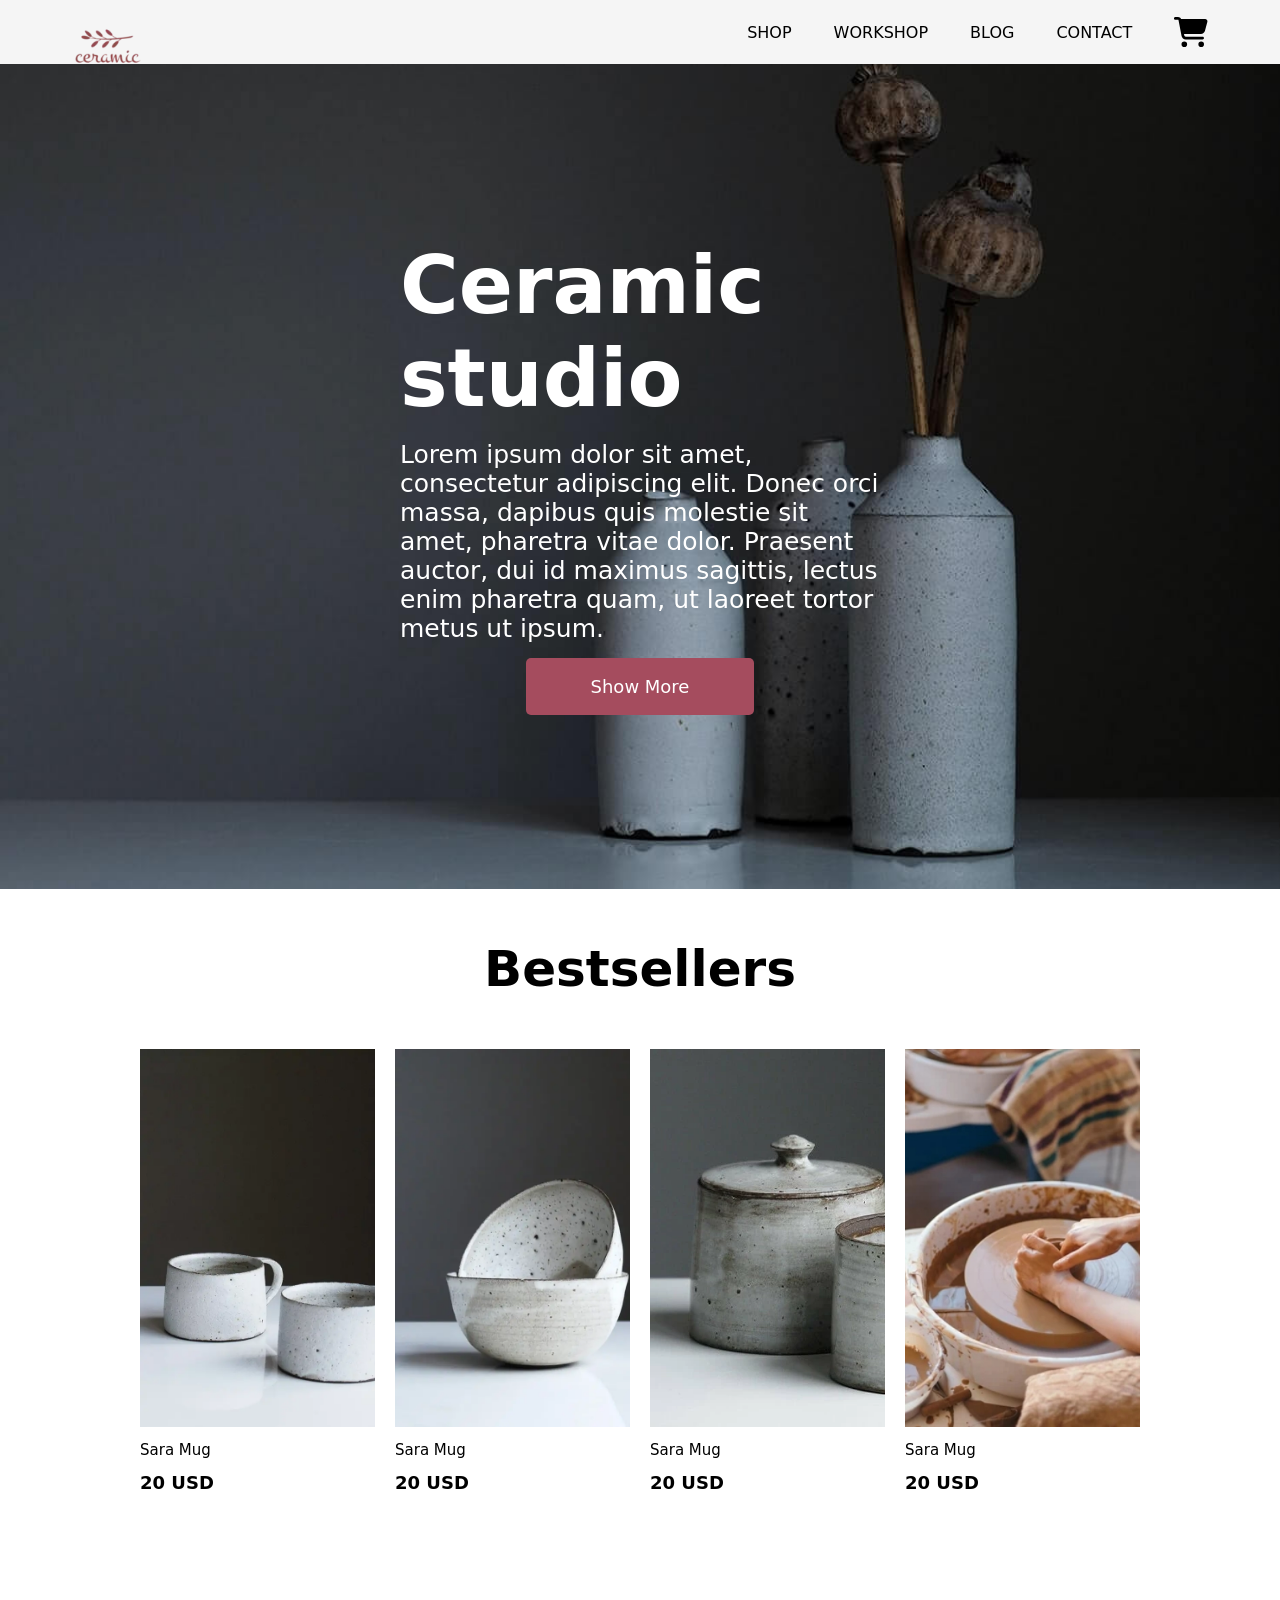
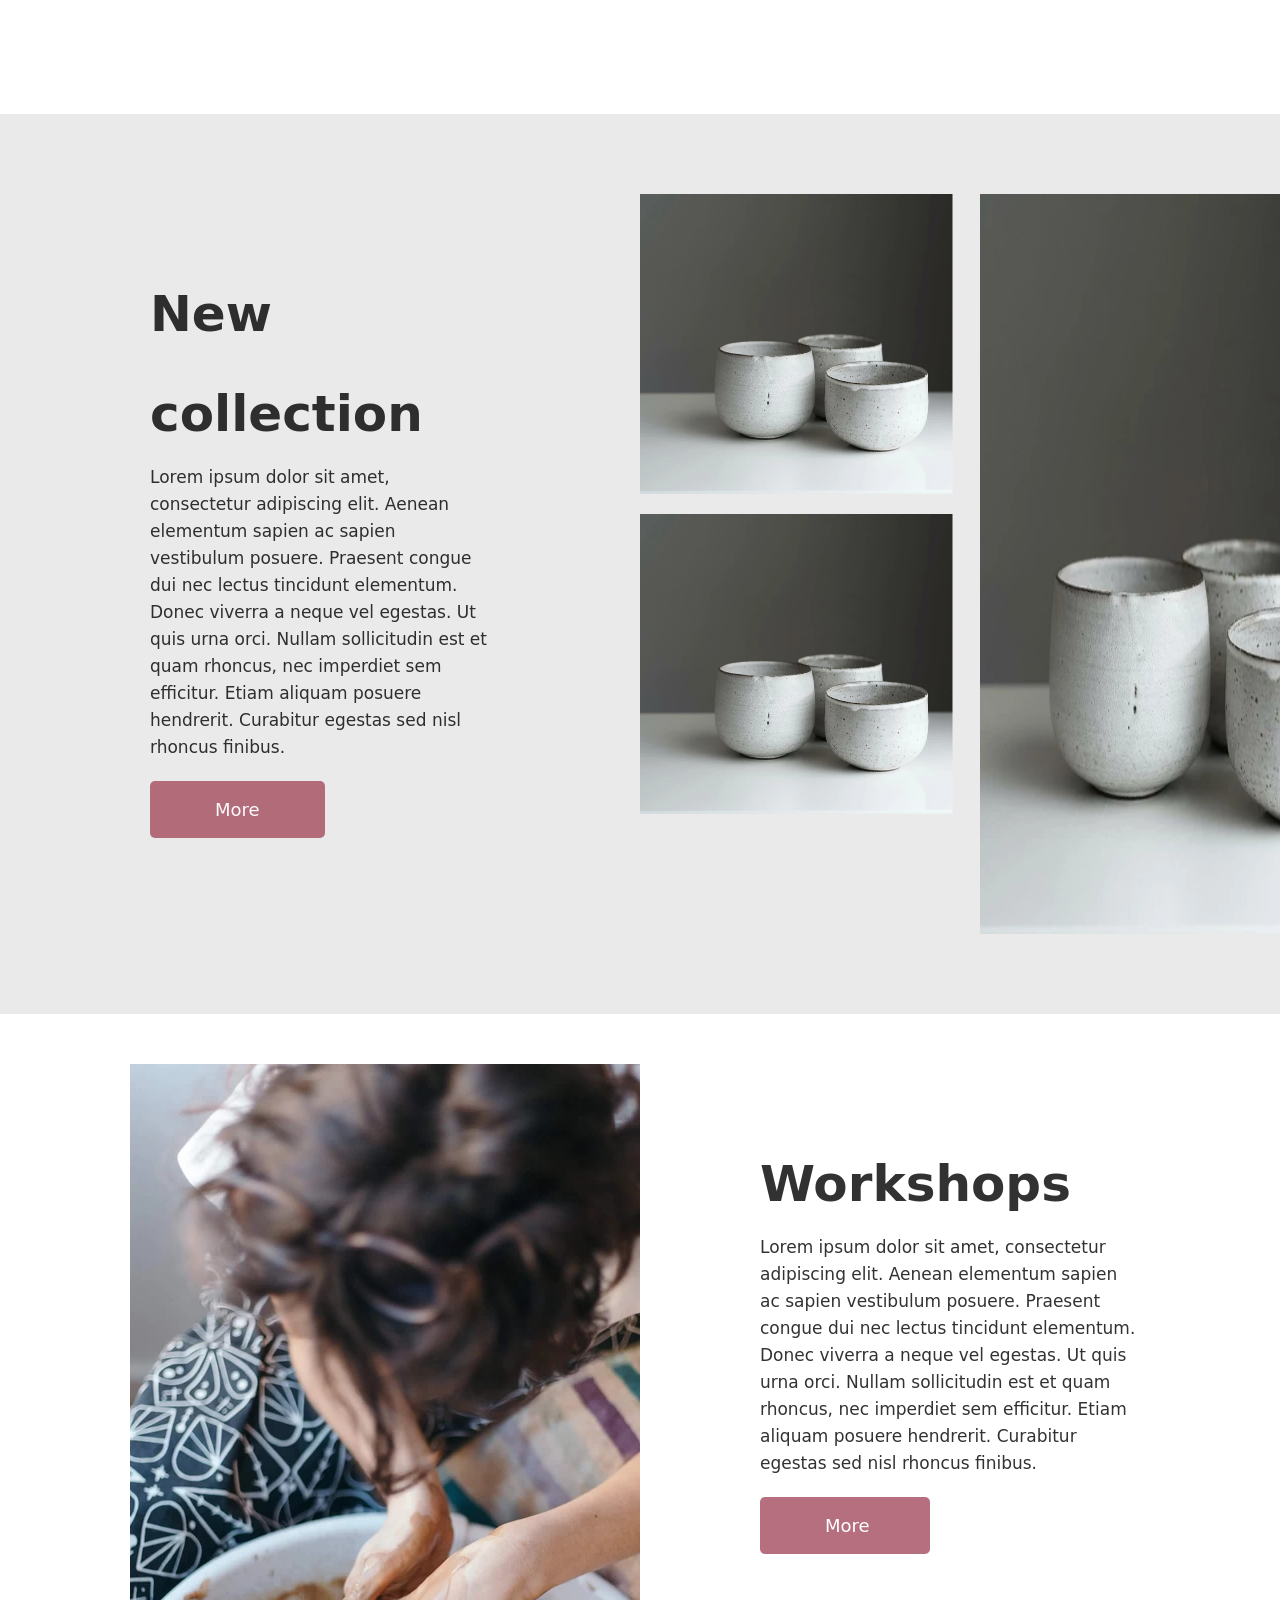
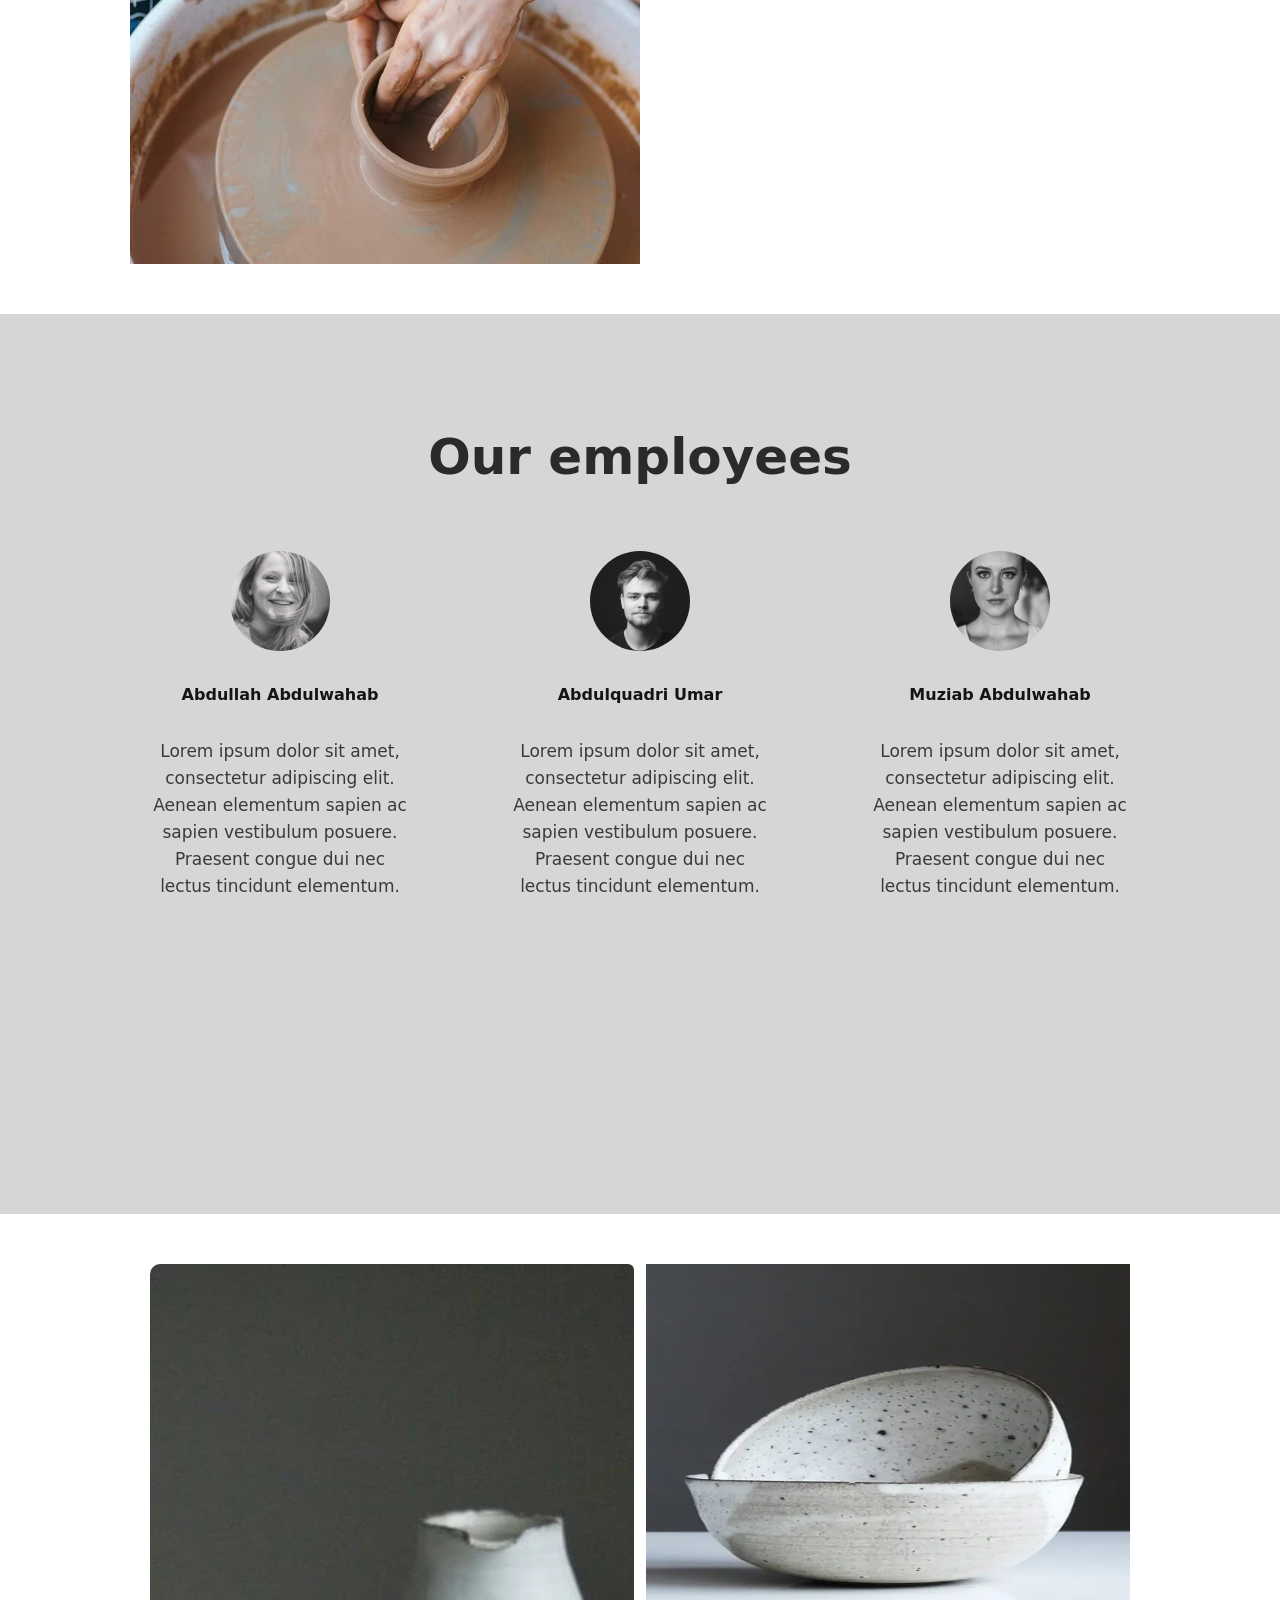
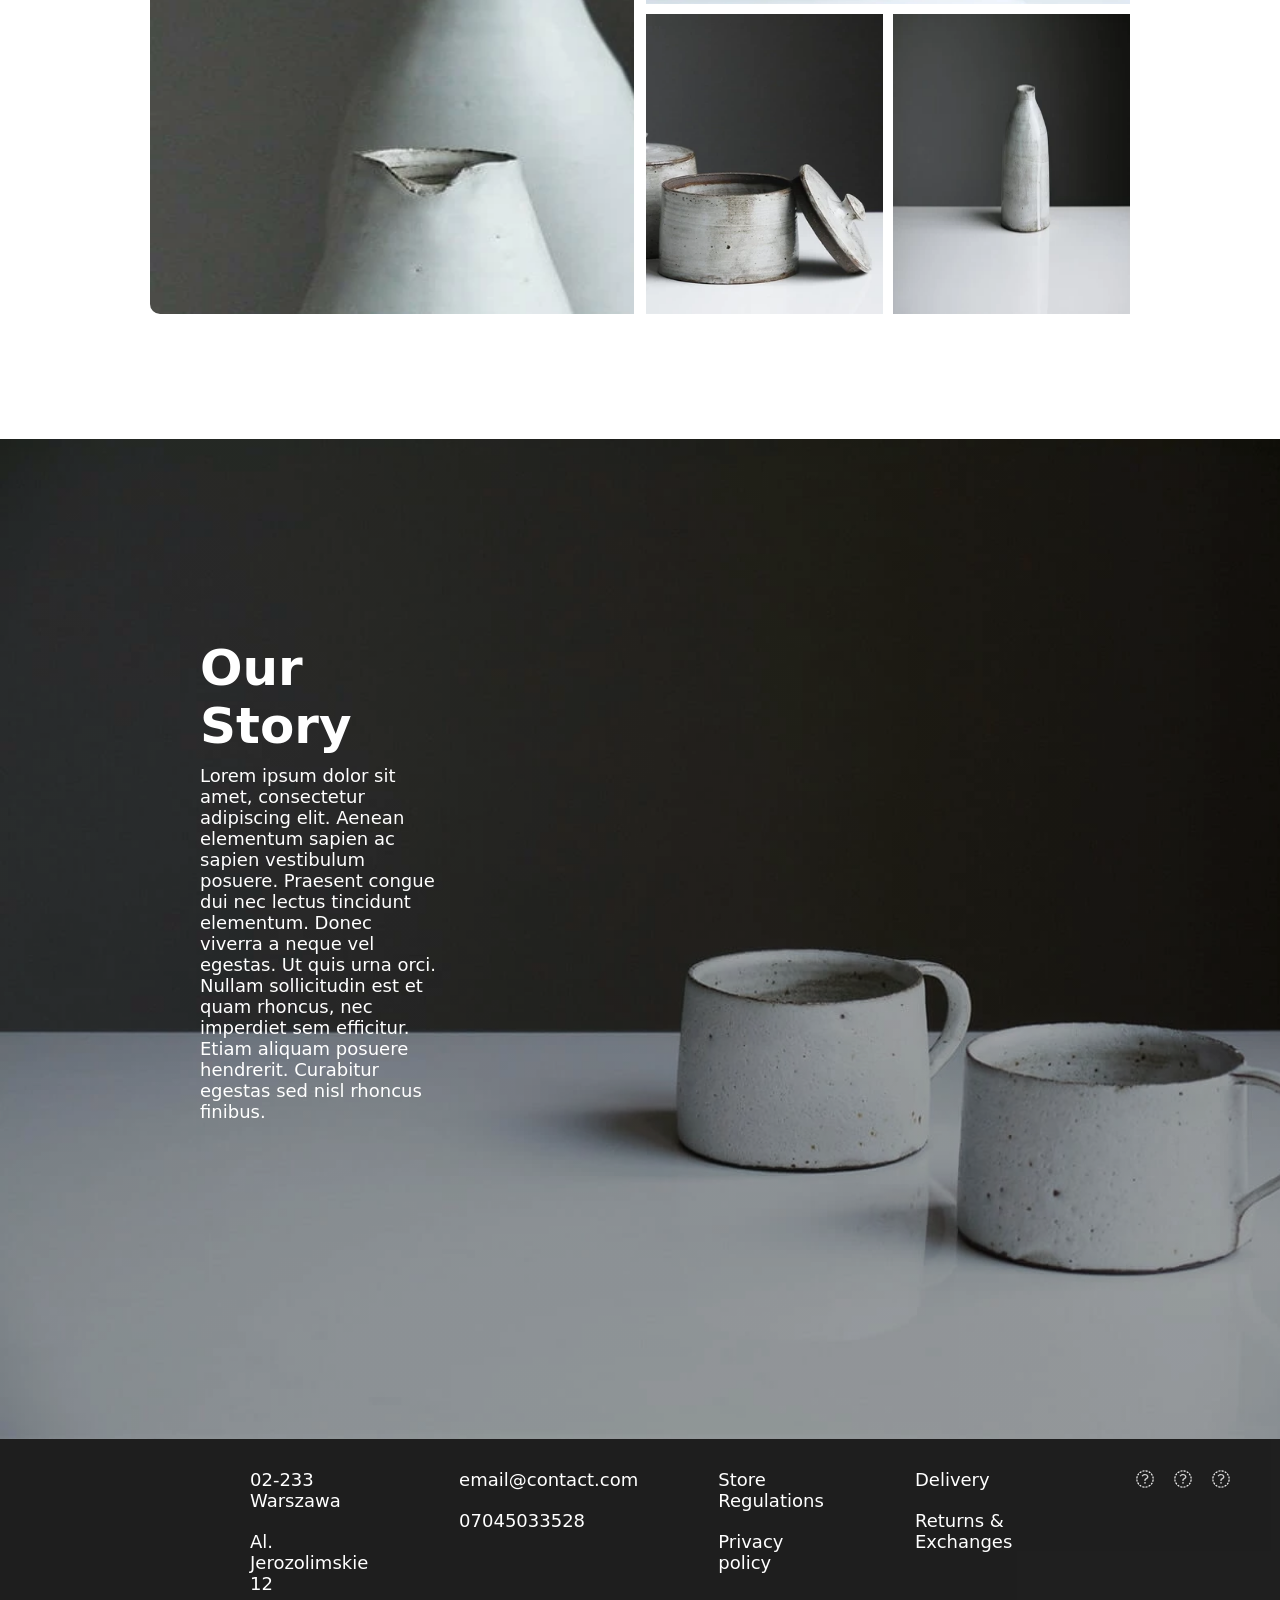
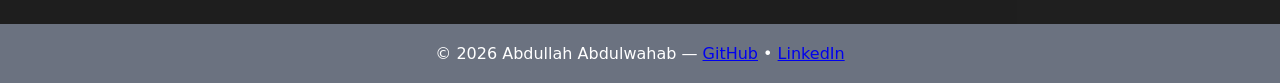
==== commit cf56baed: "fixed responsive issues" ====
--- a/index.html
+++ b/index.html
@@ -3,25 +3,25 @@
 <head>
     <meta charset="UTF-8">
     <meta name="viewport" content="width=device-width, initial-scale=1.0">
-    <title>Document</title>
+    <title>Ceramic studio</title>
+    <meta name="description" content="Handmade ceramics — shop, workshops and blog.">
+    <link rel="icon" href="./images/favicon.svg" type="image/svg+xml">
+    <link rel="apple-touch-icon" href="./images/favicon.svg">
+    <meta property="og:title" content="Ceramic studio">
+    <meta property="og:description" content="Handmade ceramics — shop, workshops and blog.">
+    <meta property="og:image" content="./images/og-image.svg">
+    <meta property="og:type" content="website">
+    <meta name="twitter:card" content="summary_large_image">
+    <link rel="canonical" href="http://example.com/">
+    <script type="application/ld+json">
+    {"@context":"https://schema.org","@type":"Organization","name":"Ceramic studio","url":"http://example.com/","logo":"http://example.com/images/favicon.svg","sameAs":["https://www.facebook.com/","https://twitter.com/","https://www.instagram.com/"]}
+    </script>
     <link rel="stylesheet" href="./fontawesome-free-6.6.0-web/css/all.min.css">
     <link rel="stylesheet" href="style.css">
-    <link rel="stylesheet" href="./fontawesome-free-6.6.0-web/css/brands.css">
-    <link rel="stylesheet" href="./fontawesome-free-6.6.0-web/css/all.css">
+    <link rel="stylesheet" href="responsive.css">
 </head>
 <body>
-    <header id="nav">
-        <div class="left-nav">
-            <img src="./images/logo.webp" alt="">
-        </div>
-        <div class="right-nav">
-            <a href="./shop.html">SHOP</a>
-            <a href="./workshop.html">WORKSHOP</a>
-            <a href="./blog.html">BLOG</a>
-            <a href="./contact.html">CONTACT</a>
-            <a href="#"><i class="fa fa-cart-shopping ff"></i></a>
-        </div>
-    </header>
+    <div data-include="includes/header.html"></div>
     <div class="section main">
             <h1>Ceramic studio</h1>
         <p>Lorem ipsum dolor sit amet, consectetur adipiscing elit. Donec orci massa, dapibus quis molestie sit amet, pharetra vitae dolor. Praesent auctor, dui id maximus sagittis, lectus enim pharetra quam, ut laoreet tortor metus ut ipsum.</p>
@@ -131,36 +131,8 @@
         </div>
     </div>
     </div>
-    <div class="footer">
-        <div class="sub-foot">
-            <p>02-233 Warszawa</p>
-            <p>Al. Jerozolimskie 12</p>
-        </div>
-        <div class="sub-foot">
-            <a href="#">email@contact.com</a>
-            <a href="#">07045033528</a>
-        </div>
-        <div class="sub-foot">
-            <a href="#">Store Regulations</a>
-            <a href="#">Privacy policy</a>
-        </div>
-        <div class="sub-foot">
-            <a href="#">Delivery</a>
-            <a href="#">Returns & Exchanges</a>
-        </div>
-        <div class="sub-foot">
-            <a href="#"><i class="fa fa-facebook-square"></i></a>
-            <a href="#"><i class="fa fa-x-twitter"></i></a>
-            <a href="#"><i class="fa fa-instagram"></i></a>
-        </div>
-
-    </div>
-    <footer class="site-footer">
-      <div class="container">
-        <p>© <span id="year"></span> Abdullah Abdulwahab — <a href="#">GitHub</a> • <a href="#">LinkedIn</a></p>
-      </div>
-    </footer>
+    <div data-include="includes/footer.html"></div>
+    <script src="./js/include.js"></script>
     <script src="./fontawesome-free-6.6.0-web/js/all.min.js"></script>
-    <script src="./fontawesome-free-6.6.0-web/js/all.js"></script>
 </body>
 </html>
--- a/style.css
+++ b/style.css
@@ -17,10 +17,10 @@
     background-color: whitesmoke;
     box-shadow: 1px 2px 4px rgba(0, 0, 0, .5);
     display: flex;
-    height: 75px;
+    height: 64px;
     align-items: center;
     justify-content: space-between;
-    padding: 0px 200px;
+    padding: 0px 120px;
 }
 
 header#nav .left-nav {
@@ -28,14 +28,12 @@
     overflow: hidden;
     justify-content: center;
     align-items: center;
-    transform: translate(50px,-20px); /* Standard syntax */
+    transform: none;
 }
 
 header#nav .left-nav a{
-    width: 80px;
-    /* top: 0; */
-    height: 80px;
-
+    width: 64px;
+    height: 64px;
 }
 
 header#nav .right-nav {
@@ -44,15 +42,14 @@
     height: 100%;
     justify-content: center;
     align-items: center;
-    gap: 30px;
-    font-size: 18px;
+    gap: 20px;
+    font-size: 16px;
     font-weight: 400;
 }
 
 header#nav a {
     text-decoration: none;
-    /* height: 100%; */
-    padding: 20px;
+    padding: 12px;
     color: black;
 }
 
--- a/responsive.css
+++ b/responsive.css
@@ -0,0 +1,23 @@
+/* Responsive fixes: header padding and nav layout */
+header#nav{
+  padding: 0 60px;
+}
+header#nav .left-nav img{ width: 72px; height: 72px; }
+header#nav .right-nav{ gap: 18px; font-size: 16px; }
+
+@media (max-width: 992px){
+  header#nav{ padding: 0 40px; height: 70px; }
+  header#nav .right-nav{ gap: 12px; font-size: 15px; }
+}
+
+@media (max-width: 768px){
+  header#nav{ padding: 0 20px; height: auto; flex-direction: column; align-items: stretch; gap: 8px; padding-top:10px;padding-bottom:10px}
+  header#nav .left-nav{ order:0; transform:none; display:flex; justify-content:flex-start; padding-left:6px }
+  header#nav .right-nav{ order:1; justify-content:flex-start; flex-wrap:wrap; gap:10px; padding-left:6px }
+  .section{ padding: 20px; }
+}
+
+@media (max-width:480px){
+  .blog-main h1{ font-size:28px }
+  .section{ padding: 12px }
+}
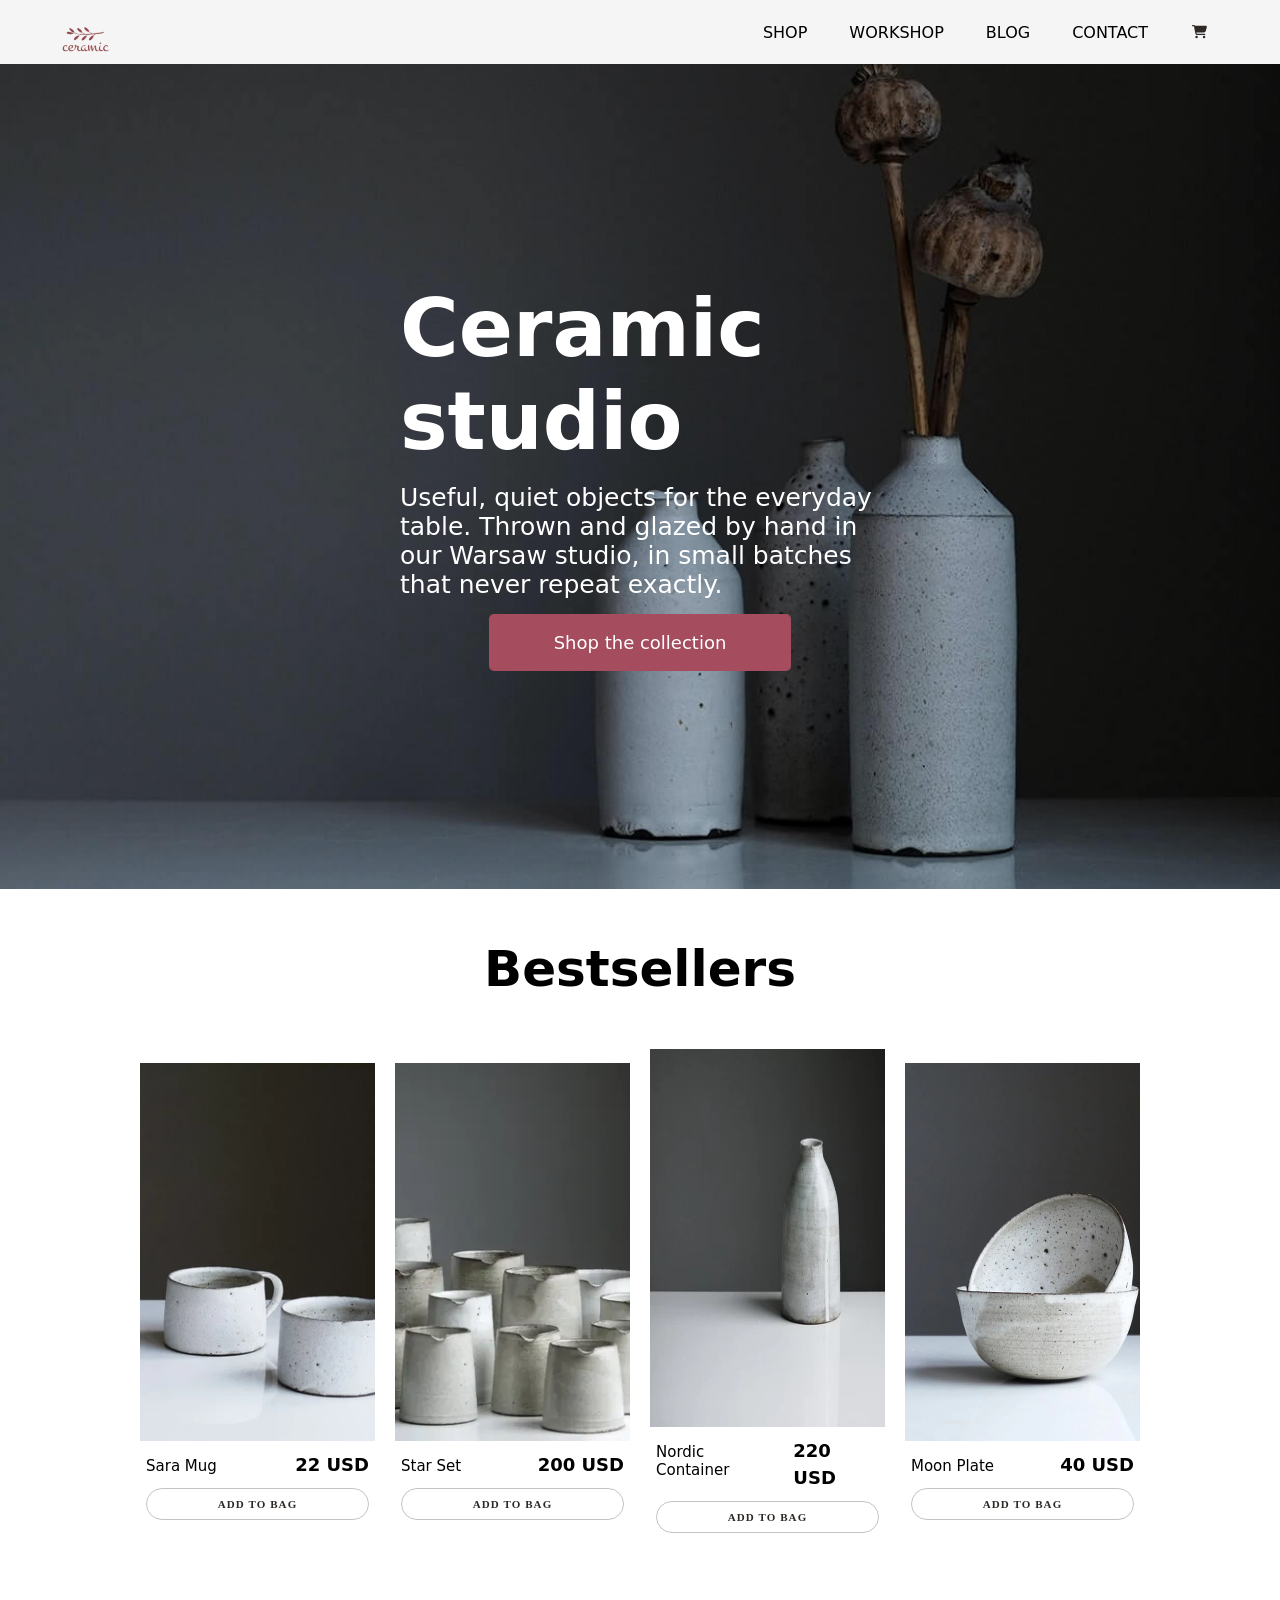
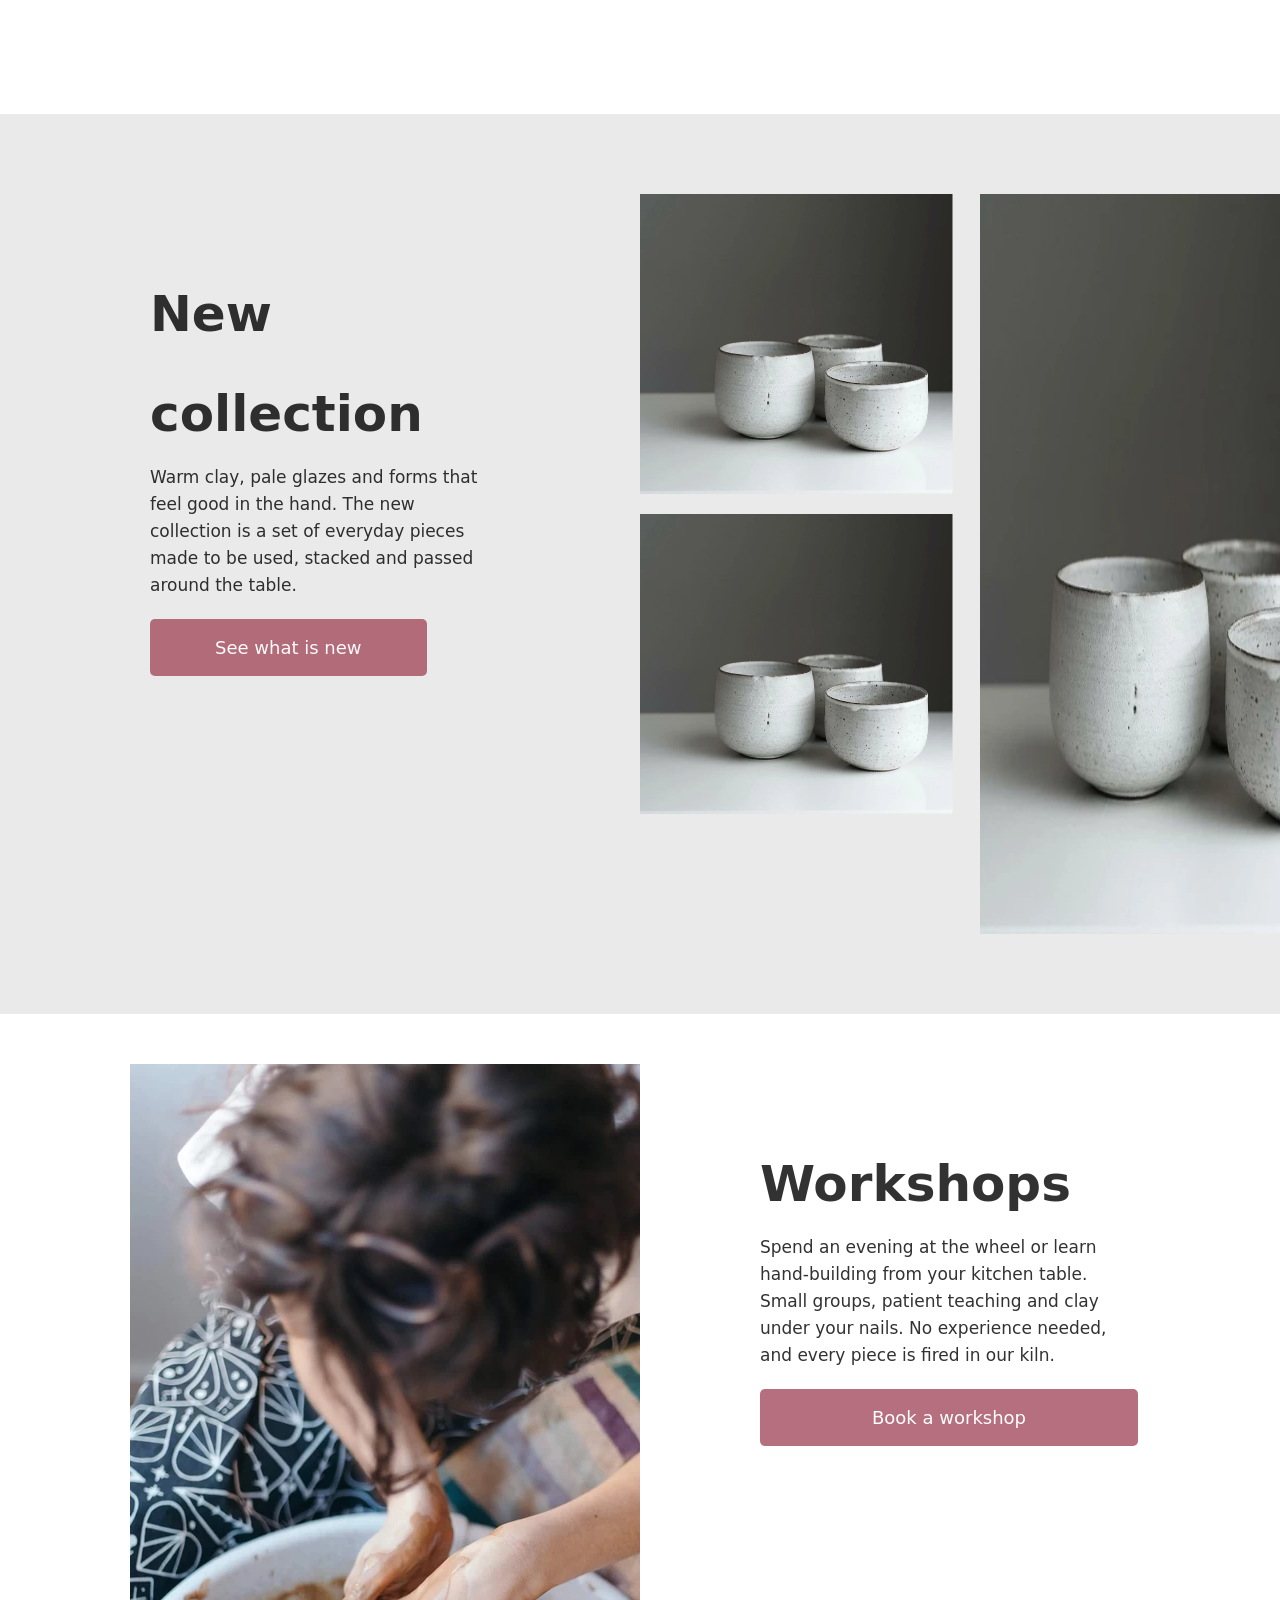
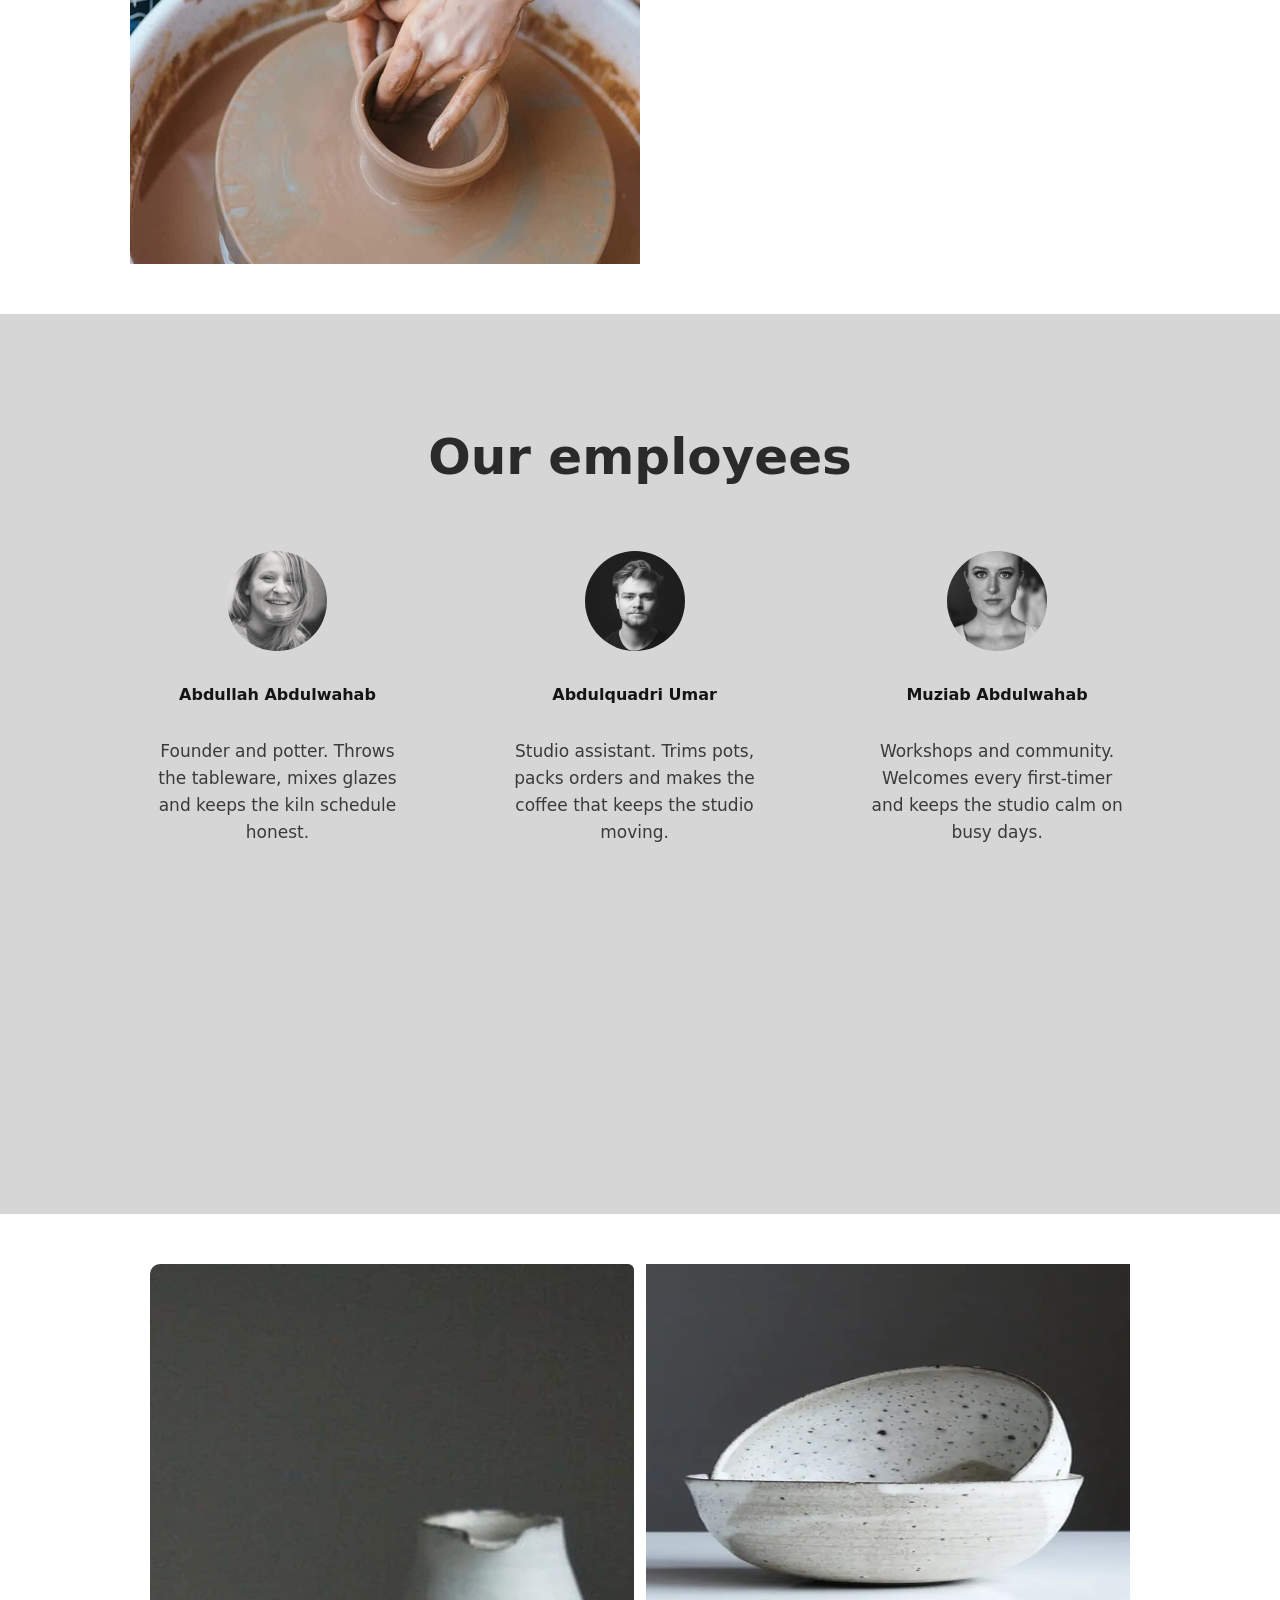
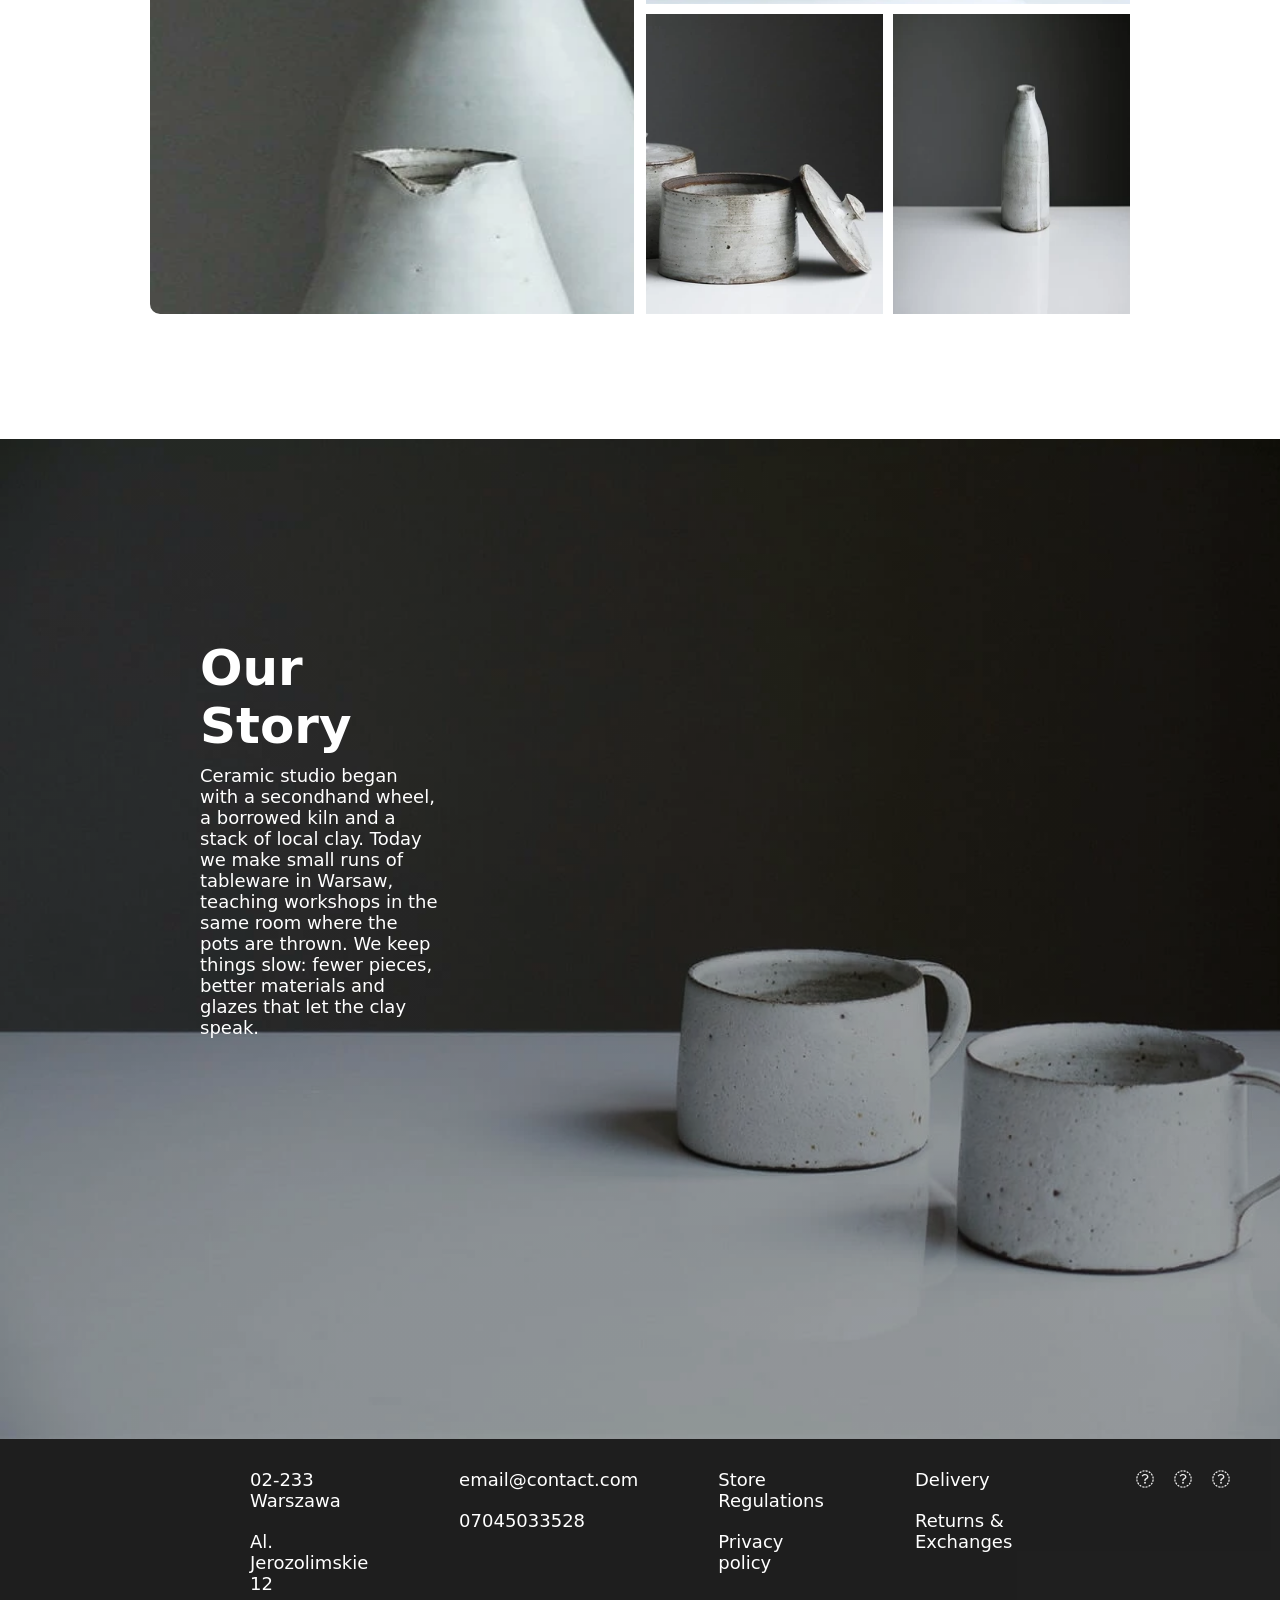
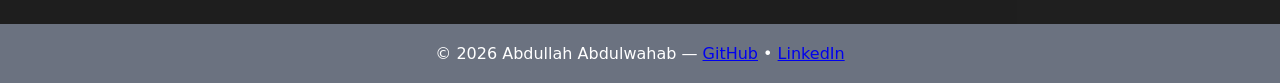
==== commit fd3369d3: "Add cart, product pages and checkout" ====
--- a/index.html
+++ b/index.html
@@ -4,11 +4,11 @@
     <meta charset="UTF-8">
     <meta name="viewport" content="width=device-width, initial-scale=1.0">
     <title>Ceramic studio</title>
-    <meta name="description" content="Handmade ceramics — shop, workshops and blog.">
+    <meta name="description" content="Handmade ceramics, small-group workshops and studio notes from Ceramic studio in Warsaw.">
     <link rel="icon" href="./images/favicon.svg" type="image/svg+xml">
     <link rel="apple-touch-icon" href="./images/favicon.svg">
     <meta property="og:title" content="Ceramic studio">
-    <meta property="og:description" content="Handmade ceramics — shop, workshops and blog.">
+    <meta property="og:description" content="Handmade ceramics, small-group workshops and studio notes from Ceramic studio in Warsaw.">
     <meta property="og:image" content="./images/og-image.svg">
     <meta property="og:type" content="website">
     <meta name="twitter:card" content="summary_large_image">
@@ -19,120 +19,105 @@
     <link rel="stylesheet" href="./fontawesome-free-6.6.0-web/css/all.min.css">
     <link rel="stylesheet" href="style.css">
     <link rel="stylesheet" href="responsive.css">
+    <link rel="stylesheet" href="cart.css">
 </head>
 <body>
     <div data-include="includes/header.html"></div>
+
     <div class="section main">
-            <h1>Ceramic studio</h1>
-        <p>Lorem ipsum dolor sit amet, consectetur adipiscing elit. Donec orci massa, dapibus quis molestie sit amet, pharetra vitae dolor. Praesent auctor, dui id maximus sagittis, lectus enim pharetra quam, ut laoreet tortor metus ut ipsum.</p>
-        <button type="button" class="button">Show More</button>
+        <h1>Ceramic studio</h1>
+        <p>Useful, quiet objects for the everyday table. Thrown and glazed by hand in our Warsaw studio, in small batches that never repeat exactly.</p>
+        <a class="button" href="./shop.html">Shop the collection</a>
     </div>
-
-    
 
     <div class="section">
         <h2 class="section2-header">Bestsellers</h2>
-        <div class="container-hor">
-            <div class="shopContain">
-                <a href="#"><img src="./images/product_3.webp" alt=""></a>
-                <p class="productName">Sara Mug</p>
-                <p class="productPrice">20 USD</p>
-            </div>
-            <div class="shopContain">
-                <a href="#"><img src="./images/product_6.webp" alt=""></a>
-                <p class="productName">Sara Mug</h4>
-                <p class="productPrice">20 USD</p>
-            </div>
-            <div class="shopContain">
-                <a href="#"><img src="./images/product_4C.webp" alt=""></a>
-                <p class="productName">Sara Mug</p>
-                <p class="productPrice">20 USD</p>
-            </div>
-            <div class="shopContain">
-                <a href="#"><img src="./images/Screenshot_3-11-2025_181340_templates.webwave.me.jpeg" alt=""></a>
-                <p class="productName">Sara Mug</p>
-                <p class="productPrice">20 USD</p>
-            </div>
-        </div>
+        <div class="container-hor" id="bestsellerGrid"></div>
+    </div>
 
-    </div>
     <div class="section main-2">
         <div class="left">
             <h2>New collection</h2>
-            <p>Lorem ipsum dolor sit amet, consectetur adipiscing elit. Aenean elementum sapien ac sapien vestibulum posuere. Praesent congue dui nec lectus tincidunt elementum. Donec viverra a neque vel egestas. Ut quis urna orci. Nullam sollicitudin est et quam rhoncus, nec imperdiet sem efficitur. Etiam aliquam posuere hendrerit. Curabitur egestas sed nisl rhoncus finibus.</p>
-            <button type="button" class="button">More</button>
-
+            <p>Warm clay, pale glazes and forms that feel good in the hand. The new collection is a set of everyday pieces made to be used, stacked and passed around the table.</p>
+            <a class="button" href="./shop-new.html">See what is new</a>
         </div>
         <div class="right">
             <div class="left-2">
-                <img src="./images/ceramics_2.webp" alt="">
-                <img src="./images/ceramics_2.webp" alt="">
+                <img src="./images/ceramics_2.webp" alt="Hand-thrown ceramic vessels on a studio shelf" loading="lazy">
+                <img src="./images/ceramics_2.webp" alt="A close view of glazed stoneware" loading="lazy">
             </div>
             <div class="right-2">
-                <img src="./images/ceramics_2.webp" alt="">
+                <img src="./images/ceramics_2.webp" alt="Ceramic pieces drying in the studio" loading="lazy">
             </div>
         </div>
-        
     </div>
+
     <div class="section main-3">
         <div class="left">
-            <img src="./images/Workshop_4.webp" alt="">
+            <img src="./images/Workshop_4.webp" alt="A group making ceramics around a studio table" loading="lazy">
         </div>
         <div class="right">
             <h2>Workshops</h2>
-            <p>Lorem ipsum dolor sit amet, consectetur adipiscing elit. Aenean elementum sapien ac sapien vestibulum posuere. Praesent congue dui nec lectus tincidunt elementum. Donec viverra a neque vel egestas. Ut quis urna orci. Nullam sollicitudin est et quam rhoncus, nec imperdiet sem efficitur. Etiam aliquam posuere hendrerit. Curabitur egestas sed nisl rhoncus finibus.</p>
-            <button type="button" class="button" >More</button>
+            <p>Spend an evening at the wheel or learn hand-building from your kitchen table. Small groups, patient teaching and clay under your nails. No experience needed, and every piece is fired in our kiln.</p>
+            <a class="button" href="./workshop.html">Book a workshop</a>
         </div>
     </div>
+
     <div class="section main-4">
         <h2>Our employees</h2>
         <div class="sub-contain">
             <div class="sub-third">
-                <img src="./images/employee1.webp" alt="">
+                <img src="./images/employee1.webp" alt="Abdullah Abdulwahab" loading="lazy">
                 <h4>Abdullah Abdulwahab</h4>
-                <p>Lorem ipsum dolor sit amet, consectetur adipiscing elit. Aenean elementum sapien ac sapien vestibulum posuere. Praesent congue dui nec lectus tincidunt elementum.</p>
+                <p>Founder and potter. Throws the tableware, mixes glazes and keeps the kiln schedule honest.</p>
             </div>
             <div class="sub-third">
-                <img src="./images/employee2.webp" alt="">
+                <img src="./images/employee2.webp" alt="Abdulquadri Umar" loading="lazy">
                 <h4>Abdulquadri Umar</h4>
-                <p>Lorem ipsum dolor sit amet, consectetur adipiscing elit. Aenean elementum sapien ac sapien vestibulum posuere. Praesent congue dui nec lectus tincidunt elementum.</p>
+                <p>Studio assistant. Trims pots, packs orders and makes the coffee that keeps the studio moving.</p>
             </div>
             <div class="sub-third">
-                <img src="./images/employee3.webp" alt="">
+                <img src="./images/employee3.webp" alt="Muziab Abdulwahab" loading="lazy">
                 <h4>Muziab Abdulwahab</h4>
-                <p>Lorem ipsum dolor sit amet, consectetur adipiscing elit. Aenean elementum sapien ac sapien vestibulum posuere. Praesent congue dui nec lectus tincidunt elementum.</p>
+                <p>Workshops and community. Welcomes every first-timer and keeps the studio calm on busy days.</p>
             </div>
         </div>
     </div>
-    <!-- Collage section: large image left, three images on the right -->
+
     <div class="section collage">
-            <div class="gallery-left">
-                <img src="./images/product_2A.webp" alt="large ceramic">
+        <div class="gallery-left">
+            <img src="./images/product_2A.webp" alt="Large ceramic vessel" loading="lazy">
+        </div>
+        <div class="gallery-right">
+            <div class="gallery-top">
+                <img src="./images/product_6.webp" alt="Moon plate" loading="lazy">
             </div>
-            <div class="gallery-right">
-                <div class="gallery-top">
-                    <img src="./images/product_6.webp" alt="bowl">
+            <div class="gallery-bottom">
+                <div class="bottom-item">
+                    <img src="./images/product_4A.webp" alt="Ceramic jars" loading="lazy">
                 </div>
-                <div class="gallery-bottom">
-                    <div class="bottom-item">
-                        <img src="./images/product_4A.webp" alt="jars">
-                    </div>
-                    <div class="bottom-item">
-                        <img src="./images/product_5.webp" alt="vase">
-                    </div>
+                <div class="bottom-item">
+                    <img src="./images/product_5.webp" alt="Nordic container" loading="lazy">
                 </div>
             </div>
+        </div>
     </div>
+
     <div class="story">
         <div class="section OurStory">
-        <div class="left">
-            <h2>Our Story</h2>
-            <p>Lorem ipsum dolor sit amet, consectetur adipiscing elit. Aenean elementum sapien ac sapien vestibulum posuere. Praesent congue dui nec lectus tincidunt elementum. Donec viverra a neque vel egestas. Ut quis urna orci. Nullam sollicitudin est et quam rhoncus, nec imperdiet sem efficitur. Etiam aliquam posuere hendrerit. Curabitur egestas sed nisl rhoncus finibus.</p>
+            <div class="left">
+                <h2>Our Story</h2>
+                <p>Ceramic studio began with a secondhand wheel, a borrowed kiln and a stack of local clay. Today we make small runs of tableware in Warsaw, teaching workshops in the same room where the pots are thrown. We keep things slow: fewer pieces, better materials and glazes that let the clay speak.</p>
+            </div>
         </div>
     </div>
-    </div>
+
     <div data-include="includes/footer.html"></div>
+
     <script src="./js/include.js"></script>
+    <script src="./js/products.js"></script>
+    <script src="./js/cart.js"></script>
+    <script src="./js/shop.js"></script>
     <script src="./fontawesome-free-6.6.0-web/js/all.min.js"></script>
 </body>
-</html>+</html>
--- a/cart.css
+++ b/cart.css
@@ -0,0 +1,697 @@
+[hidden] {
+  display: none !important;
+}
+
+:root {
+  --ceramic-rose: #a54c5e;
+  --ceramic-ink: #2d2926;
+  --ceramic-paper: #fbf7f0;
+  --ceramic-line: #ded3c4;
+}
+
+html,
+body {
+  overflow-x: clip;
+}
+
+.button {
+  display: inline-block;
+  text-align: center;
+  text-decoration: none;
+  cursor: pointer;
+}
+
+header#nav .left-nav {
+  display: flex;
+  align-items: center;
+  justify-content: center;
+}
+
+header#nav .left-nav a {
+  display: flex;
+  align-items: center;
+  justify-content: center;
+  width: auto;
+  height: 52px;
+  padding: 0;
+}
+
+header#nav .left-nav img {
+  display: block;
+  width: auto;
+  height: 52px;
+  max-width: 100%;
+  object-fit: contain;
+}
+
+.cart-toggle {
+  position: relative;
+  display: inline-flex;
+  align-items: center;
+  justify-content: center;
+  width: 42px;
+  height: 42px;
+  padding: 0;
+  border: 0;
+  background: transparent;
+  color: var(--ceramic-ink);
+  cursor: pointer;
+}
+
+.cart-toggle i {
+  font-size: 20px;
+}
+
+.cart-toggle:hover,
+.cart-toggle:focus-visible {
+  color: var(--ceramic-rose);
+}
+
+.cart-count {
+  position: absolute;
+  top: 1px;
+  right: 0;
+  min-width: 18px;
+  height: 18px;
+  padding: 0 5px;
+  border-radius: 999px;
+  background: var(--ceramic-rose);
+  color: #fff;
+  font-size: 10px;
+  font-weight: 700;
+  line-height: 18px;
+  text-align: center;
+}
+
+.add-to-cart {
+  display: inline-flex;
+  align-items: center;
+  justify-content: center;
+  align-self: flex-start;
+  padding: 9px 16px;
+  border: 1px solid rgba(45, 41, 38, 0.28);
+  border-radius: 999px;
+  background: transparent;
+  color: var(--ceramic-ink);
+  font: inherit;
+  font-size: 11px;
+  font-weight: 600;
+  letter-spacing: 0.1em;
+  text-transform: uppercase;
+  cursor: pointer;
+  transition: background 0.25s ease, color 0.25s ease, border-color 0.25s ease;
+}
+
+.add-to-cart:hover,
+.add-to-cart:focus-visible {
+  border-color: var(--ceramic-ink);
+  background: var(--ceramic-ink);
+  color: #fff;
+}
+
+.add-to-cart:disabled {
+  cursor: default;
+  opacity: 0.62;
+}
+
+.shopContain .add-to-cart,
+.shopContain1 .add-to-cart {
+  width: calc(100% - 12px);
+  margin: 0 6px;
+}
+
+.product-line {
+  display: flex;
+  align-items: baseline;
+  justify-content: space-between;
+  gap: 12px;
+}
+
+.shopContain .product-line,
+.shopContain1 .product-line {
+  margin: 0 6px;
+}
+
+.shopContain .productName,
+.shopContain1 .productName,
+.shopContain .productPrice,
+.shopContain1 .productPrice {
+  margin: 0;
+}
+
+.productName a {
+  color: inherit;
+  text-decoration: none;
+}
+
+.productName a:hover {
+  color: var(--ceramic-rose);
+}
+
+.shopContain1 .product-line a {
+  display: inline;
+  flex: none;
+  transform: none;
+}
+
+.shopContain1 .product-line a:hover {
+  transform: none;
+}
+
+.shopContain1 > .product-media {
+  display: block;
+  overflow: hidden;
+  border-radius: 6px;
+}
+
+.shopContain1 > .product-media img {
+  transition: transform 0.4s ease;
+}
+
+.shopContain1 > .product-media:hover img {
+  transform: scale(1.03);
+}
+
+.product-media img {
+  display: block;
+}
+
+@media (min-width: 1024px) {
+  .shopContain1 {
+    height: 410px;
+  }
+}
+
+body.cart-open {
+  overflow: hidden;
+}
+
+.cart-backdrop {
+  position: fixed;
+  inset: 0;
+  z-index: 1000;
+  background: rgba(25, 20, 17, 0.46);
+  opacity: 0;
+  pointer-events: none;
+  transition: opacity 0.3s ease;
+}
+
+.cart-backdrop.is-open {
+  opacity: 1;
+  pointer-events: auto;
+}
+
+.cart-drawer {
+  position: fixed;
+  top: 0;
+  right: 0;
+  bottom: 0;
+  z-index: 1001;
+  display: flex;
+  flex-direction: column;
+  width: min(440px, 100%);
+  background: var(--ceramic-paper);
+  color: var(--ceramic-ink);
+  box-shadow: -20px 0 60px rgba(0, 0, 0, 0.18);
+  visibility: hidden;
+  transform: translateX(102%);
+  transition: transform 0.42s cubic-bezier(0.22, 1, 0.36, 1), visibility 0s 0.42s;
+}
+
+.cart-drawer.is-open {
+  visibility: visible;
+  transform: none;
+  transition: transform 0.42s cubic-bezier(0.22, 1, 0.36, 1), visibility 0s;
+}
+
+.cart-head {
+  display: flex;
+  align-items: flex-start;
+  justify-content: space-between;
+  gap: 16px;
+  padding: 26px 24px 18px;
+  border-bottom: 1px solid var(--ceramic-line);
+}
+
+.cart-eyebrow {
+  margin: 0 0 6px;
+  color: var(--ceramic-rose);
+  font-size: 10px;
+  font-weight: 700;
+  letter-spacing: 0.16em;
+  text-transform: uppercase;
+}
+
+.cart-head h2 {
+  margin: 0;
+  font-family: Georgia, "Times New Roman", serif;
+  font-size: 26px;
+  font-weight: 400;
+  line-height: 1.1;
+}
+
+.cart-head h2 span {
+  color: #8b8178;
+  font-family: inherit;
+  font-size: 15px;
+}
+
+.cart-close {
+  display: inline-flex;
+  align-items: center;
+  justify-content: center;
+  width: 36px;
+  height: 36px;
+  padding: 0;
+  border: 0;
+  border-radius: 50%;
+  background: transparent;
+  color: var(--ceramic-ink);
+  font: inherit;
+  font-size: 28px;
+  line-height: 1;
+  cursor: pointer;
+}
+
+.cart-close:hover {
+  background: rgba(45, 41, 38, 0.07);
+}
+
+.cart-body {
+  flex: 1;
+  overflow-y: auto;
+  padding: 22px 24px;
+  overscroll-behavior: contain;
+}
+
+.cart-items {
+  display: flex;
+  flex-direction: column;
+  gap: 20px;
+  margin: 0;
+  padding: 0;
+  list-style: none;
+}
+
+.cart-item {
+  display: grid;
+  grid-template-columns: 82px minmax(0, 1fr) auto;
+  gap: 14px;
+  padding-bottom: 20px;
+  border-bottom: 1px solid var(--ceramic-line);
+}
+
+.cart-item-media {
+  display: block;
+  overflow: hidden;
+  aspect-ratio: 4 / 5;
+  border-radius: 4px;
+  background: #eee6da;
+}
+
+.cart-item-media img {
+  width: 100%;
+  height: 100%;
+  object-fit: cover;
+}
+
+.cart-item-info {
+  min-width: 0;
+}
+
+.cart-item-name {
+  display: inline-block;
+  color: inherit;
+  font-family: Georgia, "Times New Roman", serif;
+  font-size: 16px;
+  line-height: 1.25;
+  text-decoration: none;
+}
+
+.cart-item-name:hover {
+  color: var(--ceramic-rose);
+}
+
+.cart-item-meta {
+  margin: 3px 0 5px;
+  color: #8b8178;
+  font-size: 10px;
+  letter-spacing: 0.12em;
+  text-transform: uppercase;
+}
+
+.cart-item-price {
+  margin: 0 0 9px;
+  font-size: 12px;
+  color: #6d645b;
+}
+
+.cart-item-controls {
+  display: flex;
+  align-items: center;
+  gap: 12px;
+}
+
+.cart-qty {
+  display: inline-flex;
+  align-items: center;
+  border: 1px solid var(--ceramic-line);
+  border-radius: 999px;
+  background: #fff;
+}
+
+.cart-qty button {
+  display: inline-flex;
+  align-items: center;
+  justify-content: center;
+  width: 28px;
+  height: 28px;
+  padding: 0;
+  border: 0;
+  background: transparent;
+  color: var(--ceramic-ink);
+  font: inherit;
+  font-size: 16px;
+  cursor: pointer;
+}
+
+.cart-qty button:hover {
+  color: var(--ceramic-rose);
+}
+
+.cart-qty span {
+  min-width: 18px;
+  font-size: 12px;
+  text-align: center;
+}
+
+.cart-remove {
+  padding: 0;
+  border: 0;
+  border-bottom: 1px solid rgba(45, 41, 38, 0.3);
+  background: transparent;
+  color: #7c736a;
+  font: inherit;
+  font-size: 10px;
+  letter-spacing: 0.08em;
+  text-transform: uppercase;
+  cursor: pointer;
+}
+
+.cart-remove:hover {
+  color: var(--ceramic-rose);
+  border-color: var(--ceramic-rose);
+}
+
+.cart-line-total {
+  font-size: 13px;
+  font-weight: 600;
+  white-space: nowrap;
+}
+
+.cart-empty {
+  padding: 44px 12px 30px;
+  text-align: center;
+}
+
+.cart-empty-art {
+  display: flex;
+  align-items: center;
+  justify-content: center;
+  width: 72px;
+  height: 72px;
+  margin: 0 auto 20px;
+  border: 1px solid var(--ceramic-line);
+  border-radius: 50%;
+  color: var(--ceramic-rose);
+  font-family: Georgia, "Times New Roman", serif;
+  font-size: 20px;
+  letter-spacing: 0.08em;
+}
+
+.cart-empty h3 {
+  margin: 0 0 8px;
+  font-family: Georgia, "Times New Roman", serif;
+  font-size: 22px;
+  font-weight: 400;
+}
+
+.cart-empty p {
+  margin: 0 auto 20px;
+  max-width: 260px;
+  color: #6d645b;
+  font-size: 14px;
+  line-height: 1.6;
+}
+
+.cart-empty .button {
+  padding: 12px 24px;
+  font-size: 13px;
+}
+
+.cart-foot {
+  padding: 20px 24px 24px;
+  border-top: 1px solid var(--ceramic-line);
+  background: #f4eee5;
+}
+
+.cart-subtotal {
+  display: flex;
+  align-items: baseline;
+  justify-content: space-between;
+  gap: 16px;
+  font-size: 15px;
+}
+
+.cart-subtotal strong {
+  font-size: 18px;
+}
+
+.cart-note {
+  margin: 7px 0 16px;
+  color: #7c736a;
+  font-size: 11px;
+  line-height: 1.45;
+}
+
+.cart-checkout,
+.cart-place-order {
+  width: 100%;
+  padding: 15px 20px;
+  border-radius: 4px;
+  font-size: 14px;
+  letter-spacing: 0.06em;
+}
+
+.cart-checkout:disabled {
+  cursor: not-allowed;
+  opacity: 0.45;
+}
+
+.cart-continue,
+.cart-back {
+  display: block;
+  width: 100%;
+  margin-top: 10px;
+  padding: 8px;
+  border: 0;
+  background: transparent;
+  color: #6d645b;
+  font: inherit;
+  font-size: 12px;
+  text-decoration: underline;
+  text-underline-offset: 3px;
+  cursor: pointer;
+}
+
+.cart-continue:hover,
+.cart-back:hover {
+  color: var(--ceramic-rose);
+}
+
+.checkout-intro h3 {
+  margin: 0 0 7px;
+  font-family: Georgia, "Times New Roman", serif;
+  font-size: 22px;
+  font-weight: 400;
+}
+
+.checkout-intro p {
+  margin: 0 0 20px;
+  color: #6d645b;
+  font-size: 13px;
+  line-height: 1.55;
+}
+
+.checkout-grid {
+  display: grid;
+  grid-template-columns: 1fr 1fr;
+  gap: 12px;
+}
+
+.checkout-field {
+  display: flex;
+  flex-direction: column;
+  gap: 6px;
+  color: #5f574f;
+  font-size: 10px;
+  font-weight: 600;
+  letter-spacing: 0.1em;
+  text-transform: uppercase;
+}
+
+.checkout-field input {
+  width: 100%;
+  padding: 10px 11px;
+  border: 1px solid var(--ceramic-line);
+  border-radius: 3px;
+  background: #fff;
+  color: var(--ceramic-ink);
+  font: inherit;
+  font-size: 14px;
+  letter-spacing: 0;
+  text-transform: none;
+}
+
+.checkout-field input:focus {
+  outline: 2px solid rgba(165, 76, 94, 0.35);
+  outline-offset: 1px;
+  border-color: var(--ceramic-rose);
+}
+
+.checkout-span {
+  grid-column: 1 / -1;
+}
+
+.checkout-summary {
+  margin: 22px 0 18px;
+  padding: 14px 0;
+  border-top: 1px solid var(--ceramic-line);
+  border-bottom: 1px solid var(--ceramic-line);
+}
+
+.checkout-summary p {
+  display: flex;
+  align-items: baseline;
+  justify-content: space-between;
+  gap: 16px;
+  margin: 0 0 8px;
+  color: #6d645b;
+  font-size: 13px;
+}
+
+.checkout-summary p:last-child {
+  margin-bottom: 0;
+}
+
+.checkout-summary strong {
+  color: var(--ceramic-ink);
+  font-weight: 500;
+}
+
+.checkout-summary .checkout-total {
+  margin-top: 10px;
+  padding-top: 10px;
+  border-top: 1px solid var(--ceramic-line);
+  color: var(--ceramic-ink);
+  font-size: 15px;
+}
+
+.checkout-summary .checkout-total strong {
+  font-size: 18px;
+  font-weight: 600;
+}
+
+.checkout-demo {
+  margin: 14px 0 0;
+  color: #9a9086;
+  font-size: 10px;
+  text-align: center;
+}
+
+.cart-confirm {
+  padding: 24px 4px 10px;
+  text-align: center;
+}
+
+.cart-confirm-mark {
+  display: flex;
+  align-items: center;
+  justify-content: center;
+  width: 58px;
+  height: 58px;
+  margin: 0 auto 18px;
+  border-radius: 50%;
+  background: var(--ceramic-rose);
+  color: #fff;
+  font-size: 26px;
+}
+
+.cart-confirm h3 {
+  margin: 0 0 10px;
+  font-family: Georgia, "Times New Roman", serif;
+  font-size: 26px;
+  font-weight: 400;
+}
+
+.cart-confirm > p {
+  margin: 0 auto 14px;
+  max-width: 310px;
+  color: #6d645b;
+  font-size: 14px;
+  line-height: 1.6;
+}
+
+.cart-confirm .confirm-total {
+  margin: 20px 0;
+  padding: 14px 0;
+  border-top: 1px solid var(--ceramic-line);
+  border-bottom: 1px solid var(--ceramic-line);
+  color: var(--ceramic-ink);
+  font-size: 14px;
+}
+
+.cart-confirm .button {
+  margin-top: 8px;
+  padding: 13px 24px;
+  font-size: 13px;
+}
+
+@media (max-width: 768px) {
+  header#nav .left-nav a,
+  header#nav .left-nav img {
+    height: 44px;
+  }
+}
+
+@media (max-width: 480px) {
+  header#nav .left-nav a,
+  header#nav .left-nav img {
+    height: 36px;
+  }
+
+  .cart-head {
+    padding: 20px 18px 14px;
+  }
+
+  .cart-body {
+    padding: 18px;
+  }
+
+  .cart-foot {
+    padding: 16px 18px 20px;
+  }
+
+  .cart-item {
+    grid-template-columns: 70px minmax(0, 1fr) auto;
+    gap: 11px;
+  }
+
+  .cart-head h2 {
+    font-size: 23px;
+  }
+
+  .checkout-field input {
+    padding: 9px 10px;
+  }
+}
